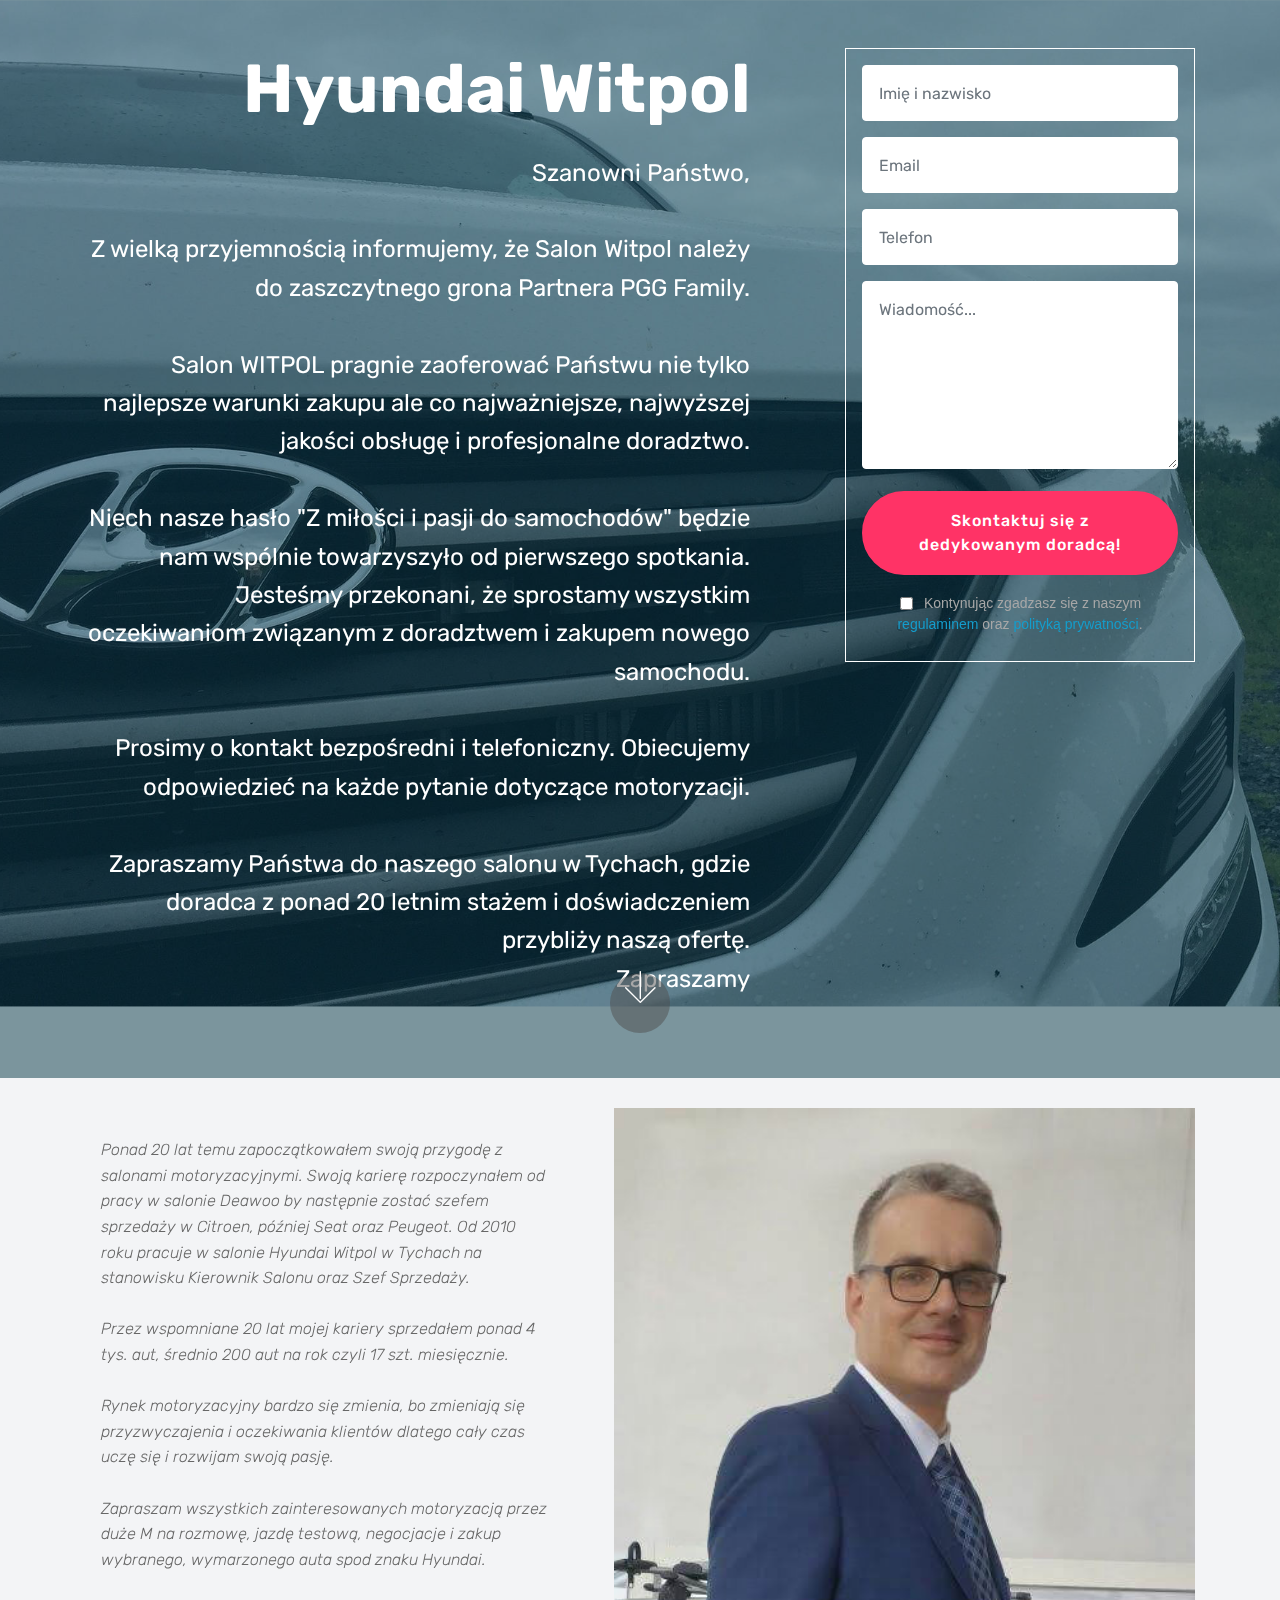
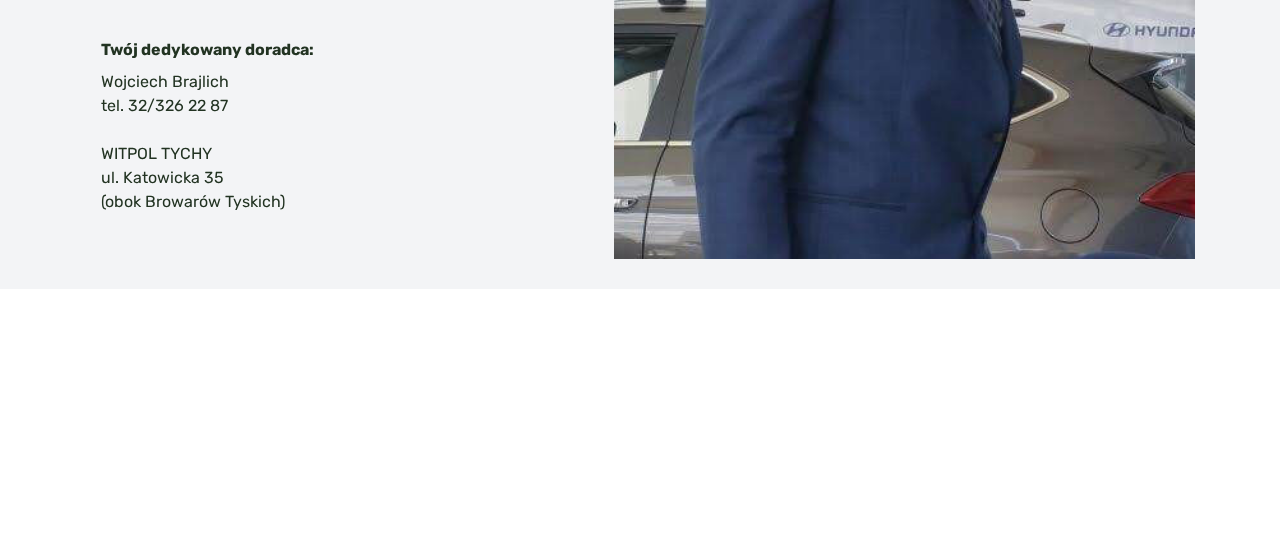
==== index.html @ 585943fc "create github pages" ====
<!DOCTYPE html>
<html  >
<head>
  <!-- Site made with Mobirise Website Builder v4.9.7, https://mobirise.com -->
  <meta charset="UTF-8">
  <meta http-equiv="X-UA-Compatible" content="IE=edge">
  <meta name="generator" content="Mobirise v4.9.7, mobirise.com">
  <meta name="viewport" content="width=device-width, initial-scale=1, minimum-scale=1">
  <link rel="shortcut icon" href="assets/images/logo-hyundai-128x39.png" type="image/x-icon">
  <meta name="description" content="">
  
  <title>Home</title>
  <link rel="stylesheet" href="assets/web/assets/mobirise-icons/mobirise-icons.css">
  <link rel="stylesheet" href="assets/tether/tether.min.css">
  <link rel="stylesheet" href="assets/bootstrap/css/bootstrap.min.css">
  <link rel="stylesheet" href="assets/bootstrap/css/bootstrap-grid.min.css">
  <link rel="stylesheet" href="assets/bootstrap/css/bootstrap-reboot.min.css">
  <link rel="stylesheet" href="assets/gdpr-plugin/gdpr-styles.css">
  <link rel="stylesheet" href="assets/socicon/css/styles.css">
  <link rel="stylesheet" href="assets/theme/css/style.css">
  <link rel="stylesheet" href="assets/mobirise/css/mbr-additional.css" type="text/css">
  
  
  
</head>
<body>

<!-- Google Analytics -->
<!-- Global site tag (gtag.js) - Google Analytics -->
<script async src="https://www.googletagmanager.com/gtag/js?id=UA-138904748-1"></script>
<script>
  window.dataLayer = window.dataLayer || [];
  function gtag(){dataLayer.push(arguments);}
  gtag('js', new Date());

  gtag('config', 'UA-138904748-1');
</script>
<!-- /Google Analytics -->


  <section class="header15 cid-rnKdI6sxdz mbr-fullscreen mbr-parallax-background" id="header15-3">

    

    <div class="mbr-overlay" style="opacity: 0.5; background-color: rgb(7, 59, 76);"></div>

    <div class="container align-right">
        <div class="row">
            <div class="mbr-white col-lg-8 col-md-7 content-container">
                <h1 class="mbr-section-title mbr-bold pb-3 mbr-fonts-style display-1">Hyundai Witpol</h1>
                <p class="mbr-text pb-3 mbr-fonts-style display-5">Szanowni Państwo,<br><br>Z wielką przyjemnością informujemy, że Salon Witpol należy do zaszczytnego grona Partnera PGG Family.<br><br>Salon WITPOL pragnie zaoferować Państwu nie tylko najlepsze warunki zakupu ale co najważniejsze, najwyższej jakości obsługę i profesjonalne doradztwo.<br><br>Niech nasze hasło "Z miłości i pasji do samochodów" będzie nam wspólnie towarzyszyło od pierwszego spotkania. Jesteśmy przekonani, że sprostamy wszystkim oczekiwaniom związanym z doradztwem i zakupem nowego samochodu.<br><br>Prosimy o kontakt bezpośredni i telefoniczny. Obiecujemy odpowiedzieć na każde pytanie dotyczące motoryzacji.<br><br>Zapraszamy Państwa do naszego salonu w Tychach, gdzie doradca z ponad 20 letnim stażem i doświadczeniem przybliży naszą ofertę.<br>Zapraszamy</p>
            </div>
            <div class="col-lg-4 col-md-5">
                <div class="form-container">
                    <div class="media-container-column" data-form-type="formoid">
                        <!---Formbuilder Form--->
                        <form action="https://mobirise.com/" method="POST" class="mbr-form form-with-styler" data-form-title="Mobirise Form"><input type="hidden" name="email" data-form-email="true" value="JSWSKA9V42xZ7bJw1HbPS705Aedkt7QoVwzN0rn3hc9I05cxiiX/6IdHpHlohj4CIgkQhVHhgLQG2zamxzdI1FDctrNaDdABCwqC3o+jBpU/uhBsyZ924qk4SgwsUj/t">
                            <div class="row">
                                <div hidden="hidden" data-form-alert="" class="alert alert-success col-12">Dziękujemy za wypełnienie formularza!</div>
                                <div hidden="hidden" data-form-alert-danger="" class="alert alert-danger col-12">
                                </div>
                            </div>
                            <div class="dragArea row">
                                <div class="col-md-12 form-group " data-for="name">
                                    <input type="text" name="name" placeholder="Imię i nazwisko" data-form-field="Name" required="required" class="form-control px-3 display-7" id="name-header15-3">
                                </div>
                                <div class="col-md-12 form-group " data-for="email">
                                    <input type="email" name="email" placeholder="Email" data-form-field="Email" required="required" class="form-control px-3 display-7" id="email-header15-3">
                                </div>
                                <div data-for="phone" class="col-md-12 form-group ">
                                    <input type="tel" name="phone" placeholder="Telefon" data-form-field="Phone" class="form-control px-3 display-7" id="phone-header15-3">
                                </div>
                                <div data-for="message" class="col-md-12 form-group ">
                                    <textarea name="message" placeholder="Wiadomość..." data-form-field="Message" class="form-control px-3 display-7" id="message-header15-3"></textarea>
                                </div>
                                <div class="col-md-12 input-group-btn"><button type="submit" class="btn btn-secondary btn-form display-7" href="mailto:wojtek.witpol@witpol-auto.pl">Skontaktuj się z dedykowanym doradcą!</button></div>
                            </div>
                        <span class="gdpr-block "><label><input type="checkbox" name="gdpr" id="gdpr-header15-3" required="">Kontynując zgadzasz się z naszym <a href="terms.html"> regulaminem</a> oraz <a href="policy.html">polityką prywatności</a>.</label></span></form><!---Formbuilder Form--->
                    </div>
                </div>
            </div>
        </div>
    </div>
    <div class="mbr-arrow hidden-sm-down" aria-hidden="true">
        <a href="#next">
            <i class="mbri-down mbr-iconfont"></i>
        </a>
    </div>
</section>

<section class="engine"><a href="https://mobirise.info/w">html5 templates</a></section><section class="testimonials3 cid-rotZhCdqH4" id="testimonials3-8">

    

    

    <div class="container">
        <div class="media-container-row">
            <div class="media-content px-3 align-self-center mbr-white py-2">
                <p class="mbr-text testimonial-text mbr-fonts-style display-7">Ponad 20 lat temu zapoczątkowałem swoją przygodę z salonami motoryzacyjnymi. Swoją karierę rozpoczynałem od pracy w salonie Deawoo by następnie zostać szefem sprzedaży w Citroen, później Seat oraz Peugeot. Od 2010 roku pracuje w salonie Hyundai Witpol w Tychach na stanowisku Kierownik Salonu oraz Szef Sprzedaży.<br><br>Przez wspomniane 20 lat mojej kariery sprzedałem ponad 4 tys. aut, średnio 200 aut na rok czyli 17 szt. miesięcznie.<br><br>Rynek motoryzacyjny bardzo się zmienia, bo zmieniają się przyzwyczajenia i oczekiwania klientów dlatego cały czas uczę się i rozwijam swoją pasję.<br><br>Zapraszam wszystkich zainteresowanych motoryzacją przez duże M na rozmowę, jazdę testową, negocjacje i zakup wybranego, wymarzonego auta spod znaku Hyundai.<br><br></p>
                <p class="mbr-author-name pt-4 mb-2 mbr-fonts-style display-7">
                   Twój dedykowany doradca:</p>
                <p class="mbr-author-desc mbr-fonts-style display-7">Wojciech Brajlich<br>tel. 32/326 22 87<br><br>WITPOL TYCHY<br>ul. Katowicka 35<br>(obok Browarów Tyskich)</p>
            </div>

            <div class="mbr-figure pl-lg-5" style="width: 130%;">
              <img src="assets/images/wojtek1-455x588.jpg" alt="" title="">
            </div>
        </div>
    </div>
</section>

<section class="cid-rnKf79KWZO mbr-reveal" id="footer1-5">

    

    

    <div class="container">
        <div class="media-container-row content text-white">
            <div class="col-12 col-md-3">
                <div class="media-wrap">
                    <a href="https://witpol-auto.pl" target="_blank">
                        <img src="assets/images/mbr-192x128.jpg" alt="Mobirise" title="">
                    </a>
                </div>
            </div>
            <div class="col-12 col-md-3 mbr-fonts-style display-7">
                <h5 class="pb-3">
                    Adres</h5>
                <p class="mbr-text">Salon Hyundai Witpol<br>Tychy, Katowicka 35&nbsp;<br>(Obok browarów Tyskich)</p>
            </div>
            <div class="col-12 col-md-3 mbr-fonts-style display-7">
                <h5 class="pb-3">
                    Twój doradca</h5>
                <p class="mbr-text">Wojciech Brajlich<br>tel. 32/326 22 87<br>wojtek.witpol@witpolauto.pl</p>
            </div>
            <div class="col-12 col-md-3 mbr-fonts-style display-7">
                <h5 class="pb-3">
                    Nasza strona</h5>
                <p class="mbr-text"><a href="https://witpol-auto.pl">witpol-auto.pl</a></p>
            </div>
        </div>
        
    </div>
</section>


  <script src="assets/web/assets/jquery/jquery.min.js"></script>
  <script src="assets/popper/popper.min.js"></script>
  <script src="assets/tether/tether.min.js"></script>
  <script src="assets/bootstrap/js/bootstrap.min.js"></script>
  <script src="assets/smoothscroll/smooth-scroll.js"></script>
  <script src="assets/parallax/jarallax.min.js"></script>
  <script src="assets/theme/js/script.js"></script>
  <script src="assets/formoid/formoid.min.js"></script>
  
  
</body>
</html>
---- assets/web/assets/mobirise-icons/mobirise-icons.css ----
@font-face {
  font-family: 'MobiriseIcons';
  src:  url('mobirise-icons.eot?spat4u');
  src:  url('mobirise-icons.eot?spat4u#iefix') format('embedded-opentype'),
    url('mobirise-icons.ttf?spat4u') format('truetype'),
    url('mobirise-icons.woff?spat4u') format('woff'),
    url('mobirise-icons.svg?spat4u#MobiriseIcons') format('svg');
  font-weight: normal;
  font-style: normal;
}

[class^="mbri-"], [class*=" mbri-"] {
  /* use !important to prevent issues with browser extensions that change fonts */
  font-family: MobiriseIcons !important;
  speak: none;
  font-style: normal;
  font-weight: normal;
  font-variant: normal;
  text-transform: none;
  line-height: 1;

  /* Better Font Rendering =========== */
  -webkit-font-smoothing: antialiased;
  -moz-osx-font-smoothing: grayscale;
}

.mbri-add-submenu:before {
  content: "\e900";
}
.mbri-alert:before {
  content: "\e901";
}
.mbri-align-center:before {
  content: "\e902";
}
.mbri-align-justify:before {
  content: "\e903";
}
.mbri-align-left:before {
  content: "\e904";
}
.mbri-align-right:before {
  content: "\e905";
}
.mbri-android:before {
  content: "\e906";
}
.mbri-apple:before {
  content: "\e907";
}
.mbri-arrow-down:before {
  content: "\e908";
}
.mbri-arrow-next:before {
  content: "\e909";
}
.mbri-arrow-prev:before {
  content: "\e90a";
}
.mbri-arrow-up:before {
  content: "\e90b";
}
.mbri-bold:before {
  content: "\e90c";
}
.mbri-bookmark:before {
  content: "\e90d";
}
.mbri-bootstrap:before {
  content: "\e90e";
}
.mbri-briefcase:before {
  content: "\e90f";
}
.mbri-browse:before {
  content: "\e910";
}
.mbri-bulleted-list:before {
  content: "\e911";
}
.mbri-calendar:before {
  content: "\e912";
}
.mbri-camera:before {
  content: "\e913";
}
.mbri-cart-add:before {
  content: "\e914";
}
.mbri-cart-full:before {
  content: "\e915";
}
.mbri-cash:before {
  content: "\e916";
}
.mbri-change-style:before {
  content: "\e917";
}
.mbri-chat:before {
  content: "\e918";
}
.mbri-clock:before {
  content: "\e919";
}
.mbri-close:before {
  content: "\e91a";
}
.mbri-cloud:before {
  content: "\e91b";
}
.mbri-code:before {
  content: "\e91c";
}
.mbri-contact-form:before {
  content: "\e91d";
}
.mbri-credit-card:before {
  content: "\e91e";
}
.mbri-cursor-click:before {
  content: "\e91f";
}
.mbri-cust-feedback:before {
  content: "\e920";
}
.mbri-database:before {
  content: "\e921";
}
.mbri-delivery:before {
  content: "\e922";
}
.mbri-desktop:before {
  content: "\e923";
}
.mbri-devices:before {
  content: "\e924";
}
.mbri-down:before {
  content: "\e925";
}
.mbri-download:before {
  content: "\e989";
}
.mbri-drag-n-drop:before {
  content: "\e927";
}
.mbri-drag-n-drop2:before {
  content: "\e928";
}
.mbri-edit:before {
  content: "\e929";
}
.mbri-edit2:before {
  content: "\e92a";
}
.mbri-error:before {
  content: "\e92b";
}
.mbri-extension:before {
  content: "\e92c";
}
.mbri-features:before {
  content: "\e92d";
}
.mbri-file:before {
  content: "\e92e";
}
.mbri-flag:before {
  content: "\e92f";
}
.mbri-folder:before {
  content: "\e930";
}
.mbri-gift:before {
  content: "\e931";
}
.mbri-github:before {
  content: "\e932";
}
.mbri-globe:before {
  content: "\e933";
}
.mbri-globe-2:before {
  content: "\e934";
}
.mbri-growing-chart:before {
  content: "\e935";
}
.mbri-hearth:before {
  content: "\e936";
}
.mbri-help:before {
  content: "\e937";
}
.mbri-home:before {
  content: "\e938";
}
.mbri-hot-cup:before {
  content: "\e939";
}
.mbri-idea:before {
  content: "\e93a";
}
.mbri-image-gallery:before {
  content: "\e93b";
}
.mbri-image-slider:before {
  content: "\e93c";
}
.mbri-info:before {
  content: "\e93d";
}
.mbri-italic:before {
  content: "\e93e";
}
.mbri-key:before {
  content: "\e93f";
}
.mbri-laptop:before {
  content: "\e940";
}
.mbri-layers:before {
  content: "\e941";
}
.mbri-left-right:before {
  content: "\e942";
}
.mbri-left:before {
  content: "\e943";
}
.mbri-letter:before {
  content: "\e944";
}
.mbri-like:before {
  content: "\e945";
}
.mbri-link:before {
  content: "\e946";
}
.mbri-lock:before {
  content: "\e947";
}
.mbri-login:before {
  content: "\e948";
}
.mbri-logout:before {
  content: "\e949";
}
.mbri-magic-stick:before {
  content: "\e94a";
}
.mbri-map-pin:before {
  content: "\e94b";
}
.mbri-menu:before {
  content: "\e94c";
}
.mbri-mobile:before {
  content: "\e94d";
}
.mbri-mobile2:before {
  content: "\e94e";
}
.mbri-mobirise:before {
  content: "\e94f";
}
.mbri-more-horizontal:before {
  content: "\e950";
}
.mbri-more-vertical:before {
  content: "\e951";
}
.mbri-music:before {
  content: "\e952";
}
.mbri-new-file:before {
  content: "\e953";
}
.mbri-numbered-list:before {
  content: "\e954";
}
.mbri-opened-folder:before {
  content: "\e955";
}
.mbri-pages:before {
  content: "\e956";
}
.mbri-paper-plane:before {
  content: "\e957";
}
.mbri-paperclip:before {
  content: "\e958";
}
.mbri-photo:before {
  content: "\e959";
}
.mbri-photos:before {
  content: "\e95a";
}
.mbri-pin:before {
  content: "\e95b";
}
.mbri-play:before {
  content: "\e95c";
}
.mbri-plus:before {
  content: "\e95d";
}
.mbri-preview:before {
  content: "\e95e";
}
.mbri-print:before {
  content: "\e95f";
}
.mbri-protect:before {
  content: "\e960";
}
.mbri-question:before {
  content: "\e961";
}
.mbri-quote-left:before {
  content: "\e962";
}
.mbri-quote-right:before {
  content: "\e963";
}
.mbri-refresh:before {
  content: "\e964";
}
.mbri-responsive:before {
  content: "\e965";
}
.mbri-right:before {
  content: "\e966";
}
.mbri-rocket:before {
  content: "\e967";
}
.mbri-sad-face:before {
  content: "\e968";
}
.mbri-sale:before {
  content: "\e969";
}
.mbri-save:before {
  content: "\e96a";
}
.mbri-search:before {
  content: "\e96b";
}
.mbri-setting:before {
  content: "\e96c";
}
.mbri-setting2:before {
  content: "\e96d";
}
.mbri-setting3:before {
  content: "\e96e";
}
.mbri-share:before {
  content: "\e96f";
}
.mbri-shopping-bag:before {
  content: "\e970";
}
.mbri-shopping-basket:before {
  content: "\e971";
}
.mbri-shopping-cart:before {
  content: "\e972";
}
.mbri-sites:before {
  content: "\e973";
}
.mbri-smile-face:before {
  content: "\e974";
}
.mbri-speed:before {
  content: "\e975";
}
.mbri-star:before {
  content: "\e976";
}
.mbri-success:before {
  content: "\e977";
}
.mbri-sun:before {
  content: "\e978";
}
.mbri-sun2:before {
  content: "\e979";
}
.mbri-tablet:before {
  content: "\e97a";
}
.mbri-tablet-vertical:before {
  content: "\e97b";
}
.mbri-target:before {
  content: "\e97c";
}
.mbri-timer:before {
  content: "\e97d";
}
.mbri-to-ftp:before {
  content: "\e97e";
}
.mbri-to-local-drive:before {
  content: "\e97f";
}
.mbri-touch-swipe:before {
  content: "\e980";
}
.mbri-touch:before {
  content: "\e981";
}
.mbri-trash:before {
  content: "\e982";
}
.mbri-underline:before {
  content: "\e983";
}
.mbri-unlink:before {
  content: "\e984";
}
.mbri-unlock:before {
  content: "\e985";
}
.mbri-up-down:before {
  content: "\e986";
}
.mbri-up:before {
  content: "\e987";
}
.mbri-update:before {
  content: "\e988";
}
.mbri-upload:before {
 content: "\e926"; 
}
.mbri-user:before {
  content: "\e98a";
}
.mbri-user2:before {
  content: "\e98b";
}
.mbri-users:before {
  content: "\e98c";
}
.mbri-video:before {
  content: "\e98d";
}
.mbri-video-play:before {
  content: "\e98e";
}
.mbri-watch:before {
  content: "\e98f";
}
.mbri-website-theme:before {
  content: "\e990";
}
.mbri-wifi:before {
  content: "\e991";
}
.mbri-windows:before {
  content: "\e992";
}
.mbri-zoom-out:before {
  content: "\e993";
}
.mbri-redo:before {
  content: "\e994";
}
.mbri-undo:before {
  content: "\e995";
}
---- assets/gdpr-plugin/gdpr-styles.css ----
.gdpr-block {
    padding: 10px 0;
    font-size: 14px;
    display: block;
    text-align: center;
}
.gdpr-block.covert {
	display: none;
}
.gdpr-block label input {
    width: 15px;
    margin-right: 10px;
    vertical-align: middle;
}
.gdpr-block label {
    color: #a7a7a7;
    vertical-align: middle;
    user-select: none;
    margin-bottom: 0;
    display: inline;
}
---- assets/socicon/css/styles.css ----
@charset "UTF-8";

@font-face {
  font-family: "socicon";
  src:url("../fonts/socicon.eot");
  src:url("../fonts/socicon.eot?#iefix") format("embedded-opentype"),
    url("../fonts/socicon.woff") format("woff"),
    url("../fonts/socicon.ttf") format("truetype"),
    url("../fonts/socicon.svg#socicon") format("svg");
  font-weight: normal;
  font-style: normal;

}

[data-icon]:before {
  font-family: "socicon" !important;
  content: attr(data-icon);
  font-style: normal !important;
  font-weight: normal !important;
  font-variant: normal !important;
  text-transform: none !important;
  speak: none;
  line-height: 1;
  -webkit-font-smoothing: antialiased;
  -moz-osx-font-smoothing: grayscale;
}

[class^="socicon-"]:before,
[class*=" socicon-"]:before {
  font-family: "socicon" !important;
  font-style: normal !important;
  font-weight: normal !important;
  font-variant: normal !important;
  text-transform: none !important;
  speak: none;
  line-height: 1;
  -webkit-font-smoothing: antialiased;
  -moz-osx-font-smoothing: grayscale;
}

.socicon-modelmayhem:before {
  content: "\e000";
}
.socicon-mixcloud:before {
  content: "\e001";
}
.socicon-drupal:before {
  content: "\e002";
}
.socicon-swarm:before {
  content: "\e003";
}
.socicon-istock:before {
  content: "\e004";
}
.socicon-yammer:before {
  content: "\e005";
}
.socicon-ello:before {
  content: "\e006";
}
.socicon-stackoverflow:before {
  content: "\e007";
}
.socicon-persona:before {
  content: "\e008";
}
.socicon-triplej:before {
  content: "\e009";
}
.socicon-houzz:before {
  content: "\e00a";
}
.socicon-rss:before {
  content: "\e00b";
}
.socicon-paypal:before {
  content: "\e00c";
}
.socicon-odnoklassniki:before {
  content: "\e00d";
}
.socicon-airbnb:before {
  content: "\e00e";
}
.socicon-periscope:before {
  content: "\e00f";
}
.socicon-outlook:before {
  content: "\e010";
}
.socicon-coderwall:before {
  content: "\e011";
}
.socicon-tripadvisor:before {
  content: "\e012";
}
.socicon-appnet:before {
  content: "\e013";
}
.socicon-goodreads:before {
  content: "\e014";
}
.socicon-tripit:before {
  content: "\e015";
}
.socicon-lanyrd:before {
  content: "\e016";
}
.socicon-slideshare:before {
  content: "\e017";
}
.socicon-buffer:before {
  content: "\e018";
}
.socicon-disqus:before {
  content: "\e019";
}
.socicon-vkontakte:before {
  content: "\e01a";
}
.socicon-whatsapp:before {
  content: "\e01b";
}
.socicon-patreon:before {
  content: "\e01c";
}
.socicon-storehouse:before {
  content: "\e01d";
}
.socicon-pocket:before {
  content: "\e01e";
}
.socicon-mail:before {
  content: "\e01f";
}
.socicon-blogger:before {
  content: "\e020";
}
.socicon-technorati:before {
  content: "\e021";
}
.socicon-reddit:before {
  content: "\e022";
}
.socicon-dribbble:before {
  content: "\e023";
}
.socicon-stumbleupon:before {
  content: "\e024";
}
.socicon-digg:before {
  content: "\e025";
}
.socicon-envato:before {
  content: "\e026";
}
.socicon-behance:before {
  content: "\e027";
}
.socicon-delicious:before {
  content: "\e028";
}
.socicon-deviantart:before {
  content: "\e029";
}
.socicon-forrst:before {
  content: "\e02a";
}
.socicon-play:before {
  content: "\e02b";
}
.socicon-zerply:before {
  content: "\e02c";
}
.socicon-wikipedia:before {
  content: "\e02d";
}
.socicon-apple:before {
  content: "\e02e";
}
.socicon-flattr:before {
  content: "\e02f";
}
.socicon-github:before {
  content: "\e030";
}
.socicon-renren:before {
  content: "\e031";
}
.socicon-friendfeed:before {
  content: "\e032";
}
.socicon-newsvine:before {
  content: "\e033";
}
.socicon-identica:before {
  content: "\e034";
}
.socicon-bebo:before {
  content: "\e035";
}
.socicon-zynga:before {
  content: "\e036";
}
.socicon-steam:before {
  content: "\e037";
}
.socicon-xbox:before {
  content: "\e038";
}
.socicon-windows:before {
  content: "\e039";
}
.socicon-qq:before {
  content: "\e03a";
}
.socicon-douban:before {
  content: "\e03b";
}
.socicon-meetup:before {
  content: "\e03c";
}
.socicon-playstation:before {
  content: "\e03d";
}
.socicon-android:before {
  content: "\e03e";
}
.socicon-snapchat:before {
  content: "\e03f";
}
.socicon-twitter:before {
  content: "\e040";
}
.socicon-facebook:before {
  content: "\e041";
}
.socicon-googleplus:before {
  content: "\e042";
}
.socicon-pinterest:before {
  content: "\e043";
}
.socicon-foursquare:before {
  content: "\e044";
}
.socicon-yahoo:before {
  content: "\e045";
}
.socicon-skype:before {
  content: "\e046";
}
.socicon-yelp:before {
  content: "\e047";
}
.socicon-feedburner:before {
  content: "\e048";
}
.socicon-linkedin:before {
  content: "\e049";
}
.socicon-viadeo:before {
  content: "\e04a";
}
.socicon-xing:before {
  content: "\e04b";
}
.socicon-myspace:before {
  content: "\e04c";
}
.socicon-soundcloud:before {
  content: "\e04d";
}
.socicon-spotify:before {
  content: "\e04e";
}
.socicon-grooveshark:before {
  content: "\e04f";
}
.socicon-lastfm:before {
  content: "\e050";
}
.socicon-youtube:before {
  content: "\e051";
}
.socicon-vimeo:before {
  content: "\e052";
}
.socicon-dailymotion:before {
  content: "\e053";
}
.socicon-vine:before {
  content: "\e054";
}
.socicon-flickr:before {
  content: "\e055";
}
.socicon-500px:before {
  content: "\e056";
}
.socicon-wordpress:before {
  content: "\e058";
}
.socicon-tumblr:before {
  content: "\e059";
}
.socicon-twitch:before {
  content: "\e05a";
}
.socicon-8tracks:before {
  content: "\e05b";
}
.socicon-amazon:before {
  content: "\e05c";
}
.socicon-icq:before {
  content: "\e05d";
}
.socicon-smugmug:before {
  content: "\e05e";
}
.socicon-ravelry:before {
  content: "\e05f";
}
.socicon-weibo:before {
  content: "\e060";
}
.socicon-baidu:before {
  content: "\e061";
}
.socicon-angellist:before {
  content: "\e062";
}
.socicon-ebay:before {
  content: "\e063";
}
.socicon-imdb:before {
  content: "\e064";
}
.socicon-stayfriends:before {
  content: "\e065";
}
.socicon-residentadvisor:before {
  content: "\e066";
}
.socicon-google:before {
  content: "\e067";
}
.socicon-yandex:before {
  content: "\e068";
}
.socicon-sharethis:before {
  content: "\e069";
}
.socicon-bandcamp:before {
  content: "\e06a";
}
.socicon-itunes:before {
  content: "\e06b";
}
.socicon-deezer:before {
  content: "\e06c";
}
.socicon-telegram:before {
  content: "\e06e";
}
.socicon-openid:before {
  content: "\e06f";
}
.socicon-amplement:before {
  content: "\e070";
}
.socicon-viber:before {
  content: "\e071";
}
.socicon-zomato:before {
  content: "\e072";
}
.socicon-draugiem:before {
  content: "\e074";
}
.socicon-endomodo:before {
  content: "\e075";
}
.socicon-filmweb:before {
  content: "\e076";
}
.socicon-stackexchange:before {
  content: "\e077";
}
.socicon-wykop:before {
  content: "\e078";
}
.socicon-teamspeak:before {
  content: "\e079";
}
.socicon-teamviewer:before {
  content: "\e07a";
}
.socicon-ventrilo:before {
  content: "\e07b";
}
.socicon-younow:before {
  content: "\e07c";
}
.socicon-raidcall:before {
  content: "\e07d";
}
.socicon-mumble:before {
  content: "\e07e";
}
.socicon-medium:before {
  content: "\e06d";
}
.socicon-bebee:before {
  content: "\e07f";
}
.socicon-hitbox:before {
  content: "\e080";
}
.socicon-reverbnation:before {
  content: "\e081";
}
.socicon-formulr:before {
  content: "\e082";
}
.socicon-instagram:before {
  content: "\e057";
}
.socicon-battlenet:before {
  content: "\e083";
}
.socicon-chrome:before {
  content: "\e084";
}
.socicon-discord:before {
  content: "\e086";
}
.socicon-issuu:before {
  content: "\e087";
}
.socicon-macos:before {
  content: "\e088";
}
.socicon-firefox:before {
  content: "\e089";
}
.socicon-opera:before {
  content: "\e08d";
}
.socicon-keybase:before {
  content: "\e090";
}
.socicon-alliance:before {
  content: "\e091";
}
.socicon-livejournal:before {
  content: "\e092";
}
.socicon-googlephotos:before {
  content: "\e093";
}
.socicon-horde:before {
  content: "\e094";
}
.socicon-etsy:before {
  content: "\e095";
}
.socicon-zapier:before {
  content: "\e096";
}
.socicon-google-scholar:before {
  content: "\e097";
}
.socicon-researchgate:before {
  content: "\e098";
}
.socicon-wechat:before {
  content: "\e099";
}
.socicon-strava:before {
  content: "\e09a";
}
.socicon-line:before {
  content: "\e09b";
}
.socicon-lyft:before {
  content: "\e09c";
}
.socicon-uber:before {
  content: "\e09d";
}
.socicon-songkick:before {
  content: "\e09e";
}
.socicon-viewbug:before {
  content: "\e09f";
}
.socicon-googlegroups:before {
  content: "\e0a0";
}
.socicon-quora:before {
  content: "\e073";
}
.socicon-diablo:before {
  content: "\e085";
}
.socicon-blizzard:before {
  content: "\e0a1";
}
.socicon-hearthstone:before {
  content: "\e08b";
}
.socicon-heroes:before {
  content: "\e08a";
}
.socicon-overwatch:before {
  content: "\e08c";
}
.socicon-warcraft:before {
  content: "\e08e";
}
.socicon-starcraft:before {
  content: "\e08f";
}
.socicon-beam:before {
  content: "\e0a2";
}
.socicon-curse:before {
  content: "\e0a3";
}
.socicon-player:before {
  content: "\e0a4";
}
.socicon-streamjar:before {
  content: "\e0a5";
}
.socicon-nintendo:before {
  content: "\e0a6";
}
.socicon-hellocoton:before {
  content: "\e0a7";
}
---- assets/theme/css/style.css ----
/*!
 * Mobirise v4 theme (https://mobirise.com/)
 * Copyright 2017 Mobirise
 */
section {
  background-color: #eeeeee; }

section,
.container,
.container-fluid {
  position: relative;
  word-wrap: break-word; }

a.mbr-iconfont:hover {
  text-decoration: none; }

.article .lead p, .article .lead ul, .article .lead ol, .article .lead pre, .article .lead blockquote {
  margin-bottom: 0; }

a {
  font-style: normal;
  font-weight: 400;
  cursor: pointer; }
  a, a:hover {
    text-decoration: none; }

figure {
  margin-bottom: 0; }

body {
  color: #232323; }

h1, h2, h3, h4, h5, h6,
.h1, .h2, .h3, .h4, .h5, .h6,
.display-1, .display-2, .display-3, .display-4 {
  line-height: 1;
  word-break: break-word;
  word-wrap: break-word; }

b, strong {
  font-weight: bold; }

blockquote {
  padding: 10px 0 10px 20px;
  position: relative;
  border-left: 2px solid;
  border-color: #ff3366; }

input:-webkit-autofill, input:-webkit-autofill:hover, input:-webkit-autofill:focus, input:-webkit-autofill:active {
  transition-delay: 9999s;
  transition-property: background-color, color; }

textarea[type="hidden"] {
  display: none; }

body {
  position: relative; }

section {
  background-position: 50% 50%;
  background-repeat: no-repeat;
  background-size: cover; }
  section .mbr-background-video,
  section .mbr-background-video-preview {
    position: absolute;
    bottom: 0;
    left: 0;
    right: 0;
    top: 0; }

.hidden {
  visibility: hidden; }

.mbr-z-index20 {
  z-index: 20; }

/*! Base colors */
.mbr-white {
  color: #ffffff; }

.mbr-black {
  color: #000000; }

.mbr-bg-white {
  background-color: #ffffff; }

.mbr-bg-black {
  background-color: #000000; }

/*! Text-aligns */
.align-left {
  text-align: left; }

.align-center {
  text-align: center; }

.align-right {
  text-align: right; }

@media (max-width: 767px) {
  .align-left, .align-center, .align-right, .mbr-section-btn, .mbr-section-title {
    text-align: center; } }
/*! Font-weight  */
.mbr-light {
  font-weight: 300; }

.mbr-regular {
  font-weight: 400; }

.mbr-semibold {
  font-weight: 500; }

.mbr-bold {
  font-weight: 700; }

/*! Media  */
.media-size-item {
  -webkit-flex: 1 1 auto;
  -moz-flex: 1 1 auto;
  -ms-flex: 1 1 auto;
  -o-flex: 1 1 auto;
  flex: 1 1 auto; }

.media-content {
  -webkit-flex-basis: 100%;
  flex-basis: 100%; }

.media-container-row {
  display: -ms-flexbox;
  display: -webkit-flex;
  display: flex;
  -webkit-flex-direction: row;
  -ms-flex-direction: row;
  flex-direction: row;
  -webkit-flex-wrap: wrap;
  -ms-flex-wrap: wrap;
  flex-wrap: wrap;
  -webkit-justify-content: center;
  -ms-flex-pack: center;
  justify-content: center;
  -webkit-align-content: center;
  -ms-flex-line-pack: center;
  align-content: center;
  -webkit-align-items: start;
  -ms-flex-align: start;
  align-items: start; }
  .media-container-row .media-size-item {
    width: 400px; }

.media-container-column {
  display: -ms-flexbox;
  display: -webkit-flex;
  display: flex;
  -webkit-flex-direction: column;
  -ms-flex-direction: column;
  flex-direction: column;
  -webkit-flex-wrap: wrap;
  -ms-flex-wrap: wrap;
  flex-wrap: wrap;
  -webkit-justify-content: center;
  -ms-flex-pack: center;
  justify-content: center;
  -webkit-align-content: center;
  -ms-flex-line-pack: center;
  align-content: center;
  -webkit-align-items: stretch;
  -ms-flex-align: stretch;
  align-items: stretch; }
  .media-container-column > * {
    width: 100%; }

@media (min-width: 992px) {
  .media-container-row {
    -webkit-flex-wrap: nowrap;
    -ms-flex-wrap: nowrap;
    flex-wrap: nowrap; } }
figure {
  overflow: hidden; }

figure[mbr-media-size] {
  transition: width 0.1s; }

.mbr-figure img, .mbr-figure iframe {
  display: block;
  width: 100%; }

.card {
  background-color: transparent;
  border: none; }

.card-img {
  text-align: center;
  flex-shrink: 0;
  -webkit-flex-shrink: 0; }

.media {
  max-width: 100%;
  margin: 0 auto; }

.mbr-figure {
  -ms-flex-item-align: center;
  -ms-grid-row-align: center;
  -webkit-align-self: center;
  align-self: center; }

.media-container > div {
  max-width: 100%; }

.mbr-figure img, .card-img img {
  width: 100%; }

@media (max-width: 991px) {
  .media-size-item {
    width: auto !important; }

  .media {
    width: auto; }

  .mbr-figure {
    width: 100% !important; } }
/*! Buttons */
.mbr-section-btn {
  margin-left: -.25rem;
  margin-right: -.25rem;
  font-size: 0; }

nav .mbr-section-btn {
  margin-left: 0rem;
  margin-right: 0rem; }

/*! Btn icon margin */
.btn .mbr-iconfont, .btn.btn-sm .mbr-iconfont {
  cursor: pointer;
  margin-right: 0.5rem; }

.btn.btn-md .mbr-iconfont, .btn.btn-md .mbr-iconfont {
  margin-right: 0.8rem; }

.mbr-regular {
  font-weight: 400; }

.mbr-semibold {
  font-weight: 500; }

.mbr-bold {
  font-weight: 700; }

[type="submit"] {
  -webkit-appearance: none; }

/*! Full-screen */
.mbr-fullscreen .mbr-overlay {
  min-height: 100vh; }

.mbr-fullscreen {
  display: flex;
  display: -webkit-flex;
  display: -moz-flex;
  display: -ms-flex;
  display: -o-flex;
  align-items: center;
  -webkit-align-items: center;
  min-height: 100vh;
  padding-top: 3rem;
  padding-bottom: 3rem; }

/*! Map */
.map {
  height: 25rem;
  position: relative; }
  .map iframe {
    width: 100%;
    height: 100%; }

/* Form */
.form-asterisk {
  font-family: initial;
  position: absolute;
  top: -2px;
  font-weight: normal; }

/*! Scroll to top arrow */
.mbr-arrow-up {
  bottom: 25px;
  right: 90px;
  position: fixed;
  text-align: right;
  z-index: 5000;
  color: #ffffff;
  font-size: 32px;
  transform: rotate(180deg);
  -webkit-transform: rotate(180deg); }

.mbr-arrow-up a {
  background: rgba(0, 0, 0, 0.2);
  border-radius: 3px;
  color: #fff;
  display: inline-block;
  height: 60px;
  width: 60px;
  outline-style: none !important;
  position: relative;
  text-decoration: none;
  transition: all .3s ease-in-out;
  cursor: pointer;
  text-align: center; }
  .mbr-arrow-up a:hover {
    background-color: rgba(0, 0, 0, 0.4); }
  .mbr-arrow-up a i {
    line-height: 60px; }

.mbr-arrow-up-icon {
  display: block;
  color: #fff; }

.mbr-arrow-up-icon::before {
  content: "\203a";
  display: inline-block;
  font-family: serif;
  font-size: 32px;
  line-height: 1;
  font-style: normal;
  position: relative;
  top: 6px;
  left: -4px;
  -webkit-transform: rotate(-90deg);
  transform: rotate(-90deg); }

/*! Arrow Down */
.mbr-arrow {
  position: absolute;
  bottom: 45px;
  left: 50%;
  width: 60px;
  height: 60px;
  cursor: pointer;
  background-color: rgba(80, 80, 80, 0.5);
  border-radius: 50%;
  -webkit-transform: translateX(-50%);
  transform: translateX(-50%); }
  .mbr-arrow > a {
    display: inline-block;
    text-decoration: none;
    outline-style: none;
    -webkit-animation: arrowdown 1.7s ease-in-out infinite;
    animation: arrowdown 1.7s ease-in-out infinite; }
    .mbr-arrow > a > i {
      position: absolute;
      top: -2px;
      left: 15px;
      font-size: 2rem; }

@keyframes arrowdown {
  0% {
    transform: translateY(0px);
    -webkit-transform: translateY(0px); }
  50% {
    transform: translateY(-5px);
    -webkit-transform: translateY(-5px); }
  100% {
    transform: translateY(0px);
    -webkit-transform: translateY(0px); } }
@-webkit-keyframes arrowdown {
  0% {
    transform: translateY(0px);
    -webkit-transform: translateY(0px); }
  50% {
    transform: translateY(-5px);
    -webkit-transform: translateY(-5px); }
  100% {
    transform: translateY(0px);
    -webkit-transform: translateY(0px); } }
@media (max-width: 500px) {
  .mbr-arrow-up {
    left: 50%;
    right: auto;
    transform: translateX(-50%) rotate(180deg);
    -webkit-transform: translateX(-50%) rotate(180deg); } }
/*Gradients animation*/
@keyframes gradient-animation {
  from {
    background-position: 0% 100%;
    animation-timing-function: ease-in-out; }
  to {
    background-position: 100% 0%;
    animation-timing-function: ease-in-out; } }
@-webkit-keyframes gradient-animation {
  from {
    background-position: 0% 100%;
    animation-timing-function: ease-in-out; }
  to {
    background-position: 100% 0%;
    animation-timing-function: ease-in-out; } }
.bg-gradient {
  background-size: 200% 200%;
  animation: gradient-animation 5s infinite alternate;
  -webkit-animation: gradient-animation 5s infinite alternate; }

.menu .navbar-brand {
  display: -webkit-flex; }
  .menu .navbar-brand span {
    display: flex;
    display: -webkit-flex; }
  .menu .navbar-brand .navbar-caption-wrap {
    display: -webkit-flex; }
  .menu .navbar-brand .navbar-logo img {
    display: -webkit-flex; }
@media (min-width: 768px) and (max-width: 991px) {
  .menu .navbar-toggleable-sm .navbar-nav {
    display: -webkit-box;
    display: -webkit-flex;
    display: -ms-flexbox; } }
@media (min-width: 992px) {
  .menu .navbar-nav.nav-dropdown {
    display: -webkit-flex; }
  .menu .navbar-toggleable-sm .navbar-collapse {
    display: -webkit-flex !important; } }
@media (max-width: 767px) {
  .menu .navbar-collapse {
    max-height: 80vh; }
  .menu .dropdown-menu {
    max-height: 60vh; } }

.navbar {
  display: -webkit-flex;
  -webkit-flex-wrap: wrap;
  -webkit-align-items: center;
  -webkit-justify-content: space-between; }

.navbar-collapse {
  -webkit-flex-basis: 100%;
  -webkit-flex-grow: 1;
  -webkit-align-items: center;
  max-height: 93.5vh; }
  .navbar-collapse.show {
    overflow: auto; }

.nav-dropdown .link {
  padding: .667em 1.667em !important;
  margin: 0 !important; }

.nav {
  display: -webkit-flex;
  -webkit-flex-wrap: wrap; }

.row {
  display: -webkit-flex;
  -webkit-flex-wrap: wrap; }

.justify-content-center {
  -webkit-justify-content: center; }

.form-inline {
  display: -webkit-flex;
  -webkit-flex-flow: row wrap;
  -webkit-align-items: center; }

.card-wrapper {
  -webkit-flex: 1; }

.carousel-control {
  z-index: 10;
  display: -webkit-flex;
  -webkit-align-items: center;
  -webkit-justify-content: center; }

.carousel-controls {
  display: -webkit-flex; }

.media {
  display: -webkit-flex; }

.jq-selectbox__select {
  padding: 1.07em .5em;
  position: absolute;
  top: 0;
  left: 0;
  width: 100%; }

.jq-selectbox__dropdown {
  position: absolute;
  top: 100% !important;
  left: 0 !important;
  width: 100% !important; }

.jq-selectbox__trigger-arrow {
  transform: translateY(-50%); }

.jq-selectbox li {
  padding: 1.07em .5em; }

/*# sourceMappingURL=style.css.map */
.engine {
	position: absolute;
	text-indent: -2400px;
	text-align: center;
	padding: 0;
	top: 0;
	left: -2400px;
}
---- assets/mobirise/css/mbr-additional.css ----
@import url(https://fonts.googleapis.com/css?family=Rubik:300,300i,400,400i,500,500i,700,700i,900,900i);





body {
  font-style: normal;
  line-height: 1.5;
}
.mbr-section-title {
  font-style: normal;
  line-height: 1.2;
}
.mbr-section-subtitle {
  line-height: 1.3;
}
.mbr-text {
  font-style: normal;
  line-height: 1.6;
}
.display-1 {
  font-family: 'Rubik', sans-serif;
  font-size: 4.25rem;
}
.display-1 > .mbr-iconfont {
  font-size: 6.8rem;
}
.display-2 {
  font-family: 'Rubik', sans-serif;
  font-size: 3rem;
}
.display-2 > .mbr-iconfont {
  font-size: 4.8rem;
}
.display-4 {
  font-family: 'Rubik', sans-serif;
  font-size: 1rem;
}
.display-4 > .mbr-iconfont {
  font-size: 1.6rem;
}
.display-5 {
  font-family: 'Rubik', sans-serif;
  font-size: 1.5rem;
}
.display-5 > .mbr-iconfont {
  font-size: 2.4rem;
}
.display-7 {
  font-family: 'Rubik', sans-serif;
  font-size: 1rem;
}
.display-7 > .mbr-iconfont {
  font-size: 1.6rem;
}
/* ---- Fluid typography for mobile devices ---- */
/* 1.4 - font scale ratio ( bootstrap == 1.42857 ) */
/* 100vw - current viewport width */
/* (48 - 20)  48 == 48rem == 768px, 20 == 20rem == 320px(minimal supported viewport) */
/* 0.65 - min scale variable, may vary */
@media (max-width: 768px) {
  .display-1 {
    font-size: 3.4rem;
    font-size: calc( 2.1374999999999997rem + (4.25 - 2.1374999999999997) * ((100vw - 20rem) / (48 - 20)));
    line-height: calc( 1.4 * (2.1374999999999997rem + (4.25 - 2.1374999999999997) * ((100vw - 20rem) / (48 - 20))));
  }
  .display-2 {
    font-size: 2.4rem;
    font-size: calc( 1.7rem + (3 - 1.7) * ((100vw - 20rem) / (48 - 20)));
    line-height: calc( 1.4 * (1.7rem + (3 - 1.7) * ((100vw - 20rem) / (48 - 20))));
  }
  .display-4 {
    font-size: 0.8rem;
    font-size: calc( 1rem + (1 - 1) * ((100vw - 20rem) / (48 - 20)));
    line-height: calc( 1.4 * (1rem + (1 - 1) * ((100vw - 20rem) / (48 - 20))));
  }
  .display-5 {
    font-size: 1.2rem;
    font-size: calc( 1.175rem + (1.5 - 1.175) * ((100vw - 20rem) / (48 - 20)));
    line-height: calc( 1.4 * (1.175rem + (1.5 - 1.175) * ((100vw - 20rem) / (48 - 20))));
  }
}
/* Buttons */
.btn {
  font-weight: 500;
  border-width: 2px;
  font-style: normal;
  letter-spacing: 1px;
  margin: .4rem .8rem;
  white-space: normal;
  -webkit-transition: all 0.3s ease-in-out;
  -moz-transition: all 0.3s ease-in-out;
  transition: all 0.3s ease-in-out;
  display: inline-flex;
  align-items: center;
  justify-content: center;
  word-break: break-word;
  -webkit-align-items: center;
  -webkit-justify-content: center;
  display: -webkit-inline-flex;
  padding: 1rem 3rem;
  border-radius: 3px;
}
.btn-sm {
  font-weight: 500;
  letter-spacing: 1px;
  -webkit-transition: all 0.3s ease-in-out;
  -moz-transition: all 0.3s ease-in-out;
  transition: all 0.3s ease-in-out;
  padding: 0.6rem 1.5rem;
  border-radius: 3px;
}
.btn-md {
  font-weight: 500;
  letter-spacing: 1px;
  margin: .4rem .8rem !important;
  -webkit-transition: all 0.3s ease-in-out;
  -moz-transition: all 0.3s ease-in-out;
  transition: all 0.3s ease-in-out;
  padding: 1rem 3rem;
  border-radius: 3px;
}
.btn-lg {
  font-weight: 500;
  letter-spacing: 1px;
  margin: .4rem .8rem !important;
  -webkit-transition: all 0.3s ease-in-out;
  -moz-transition: all 0.3s ease-in-out;
  transition: all 0.3s ease-in-out;
  padding: 1.2rem 3.2rem;
  border-radius: 3px;
}
.bg-primary {
  background-color: #149dcc !important;
}
.bg-success {
  background-color: #f7ed4a !important;
}
.bg-info {
  background-color: #82786e !important;
}
.bg-warning {
  background-color: #879a9f !important;
}
.bg-danger {
  background-color: #b1a374 !important;
}
.btn-primary,
.btn-primary:active {
  background-color: #149dcc !important;
  border-color: #149dcc !important;
  color: #ffffff !important;
}
.btn-primary:hover,
.btn-primary:focus,
.btn-primary.focus,
.btn-primary.active {
  color: #ffffff !important;
  background-color: #0d6786 !important;
  border-color: #0d6786 !important;
}
.btn-primary.disabled,
.btn-primary:disabled {
  color: #ffffff !important;
  background-color: #0d6786 !important;
  border-color: #0d6786 !important;
}
.btn-secondary,
.btn-secondary:active {
  background-color: #ff3366 !important;
  border-color: #ff3366 !important;
  color: #ffffff !important;
}
.btn-secondary:hover,
.btn-secondary:focus,
.btn-secondary.focus,
.btn-secondary.active {
  color: #ffffff !important;
  background-color: #e50039 !important;
  border-color: #e50039 !important;
}
.btn-secondary.disabled,
.btn-secondary:disabled {
  color: #ffffff !important;
  background-color: #e50039 !important;
  border-color: #e50039 !important;
}
.btn-info,
.btn-info:active {
  background-color: #82786e !important;
  border-color: #82786e !important;
  color: #ffffff !important;
}
.btn-info:hover,
.btn-info:focus,
.btn-info.focus,
.btn-info.active {
  color: #ffffff !important;
  background-color: #59524b !important;
  border-color: #59524b !important;
}
.btn-info.disabled,
.btn-info:disabled {
  color: #ffffff !important;
  background-color: #59524b !important;
  border-color: #59524b !important;
}
.btn-success,
.btn-success:active {
  background-color: #f7ed4a !important;
  border-color: #f7ed4a !important;
  color: #3f3c03 !important;
}
.btn-success:hover,
.btn-success:focus,
.btn-success.focus,
.btn-success.active {
  color: #3f3c03 !important;
  background-color: #eadd0a !important;
  border-color: #eadd0a !important;
}
.btn-success.disabled,
.btn-success:disabled {
  color: #3f3c03 !important;
  background-color: #eadd0a !important;
  border-color: #eadd0a !important;
}
.btn-warning,
.btn-warning:active {
  background-color: #879a9f !important;
  border-color: #879a9f !important;
  color: #ffffff !important;
}
.btn-warning:hover,
.btn-warning:focus,
.btn-warning.focus,
.btn-warning.active {
  color: #ffffff !important;
  background-color: #617479 !important;
  border-color: #617479 !important;
}
.btn-warning.disabled,
.btn-warning:disabled {
  color: #ffffff !important;
  background-color: #617479 !important;
  border-color: #617479 !important;
}
.btn-danger,
.btn-danger:active {
  background-color: #b1a374 !important;
  border-color: #b1a374 !important;
  color: #ffffff !important;
}
.btn-danger:hover,
.btn-danger:focus,
.btn-danger.focus,
.btn-danger.active {
  color: #ffffff !important;
  background-color: #8b7d4e !important;
  border-color: #8b7d4e !important;
}
.btn-danger.disabled,
.btn-danger:disabled {
  color: #ffffff !important;
  background-color: #8b7d4e !important;
  border-color: #8b7d4e !important;
}
.btn-white {
  color: #333333 !important;
}
.btn-white,
.btn-white:active {
  background-color: #ffffff !important;
  border-color: #ffffff !important;
  color: #808080 !important;
}
.btn-white:hover,
.btn-white:focus,
.btn-white.focus,
.btn-white.active {
  color: #808080 !important;
  background-color: #d9d9d9 !important;
  border-color: #d9d9d9 !important;
}
.btn-white.disabled,
.btn-white:disabled {
  color: #808080 !important;
  background-color: #d9d9d9 !important;
  border-color: #d9d9d9 !important;
}
.btn-black,
.btn-black:active {
  background-color: #333333 !important;
  border-color: #333333 !important;
  color: #ffffff !important;
}
.btn-black:hover,
.btn-black:focus,
.btn-black.focus,
.btn-black.active {
  color: #ffffff !important;
  background-color: #0d0d0d !important;
  border-color: #0d0d0d !important;
}
.btn-black.disabled,
.btn-black:disabled {
  color: #ffffff !important;
  background-color: #0d0d0d !important;
  border-color: #0d0d0d !important;
}
.btn-primary-outline,
.btn-primary-outline:active {
  background: none;
  border-color: #0b566f;
  color: #0b566f;
}
.btn-primary-outline:hover,
.btn-primary-outline:focus,
.btn-primary-outline.focus,
.btn-primary-outline.active {
  color: #ffffff;
  background-color: #149dcc;
  border-color: #149dcc;
}
.btn-primary-outline.disabled,
.btn-primary-outline:disabled {
  color: #ffffff !important;
  background-color: #149dcc !important;
  border-color: #149dcc !important;
}
.btn-secondary-outline,
.btn-secondary-outline:active {
  background: none;
  border-color: #cc0033;
  color: #cc0033;
}
.btn-secondary-outline:hover,
.btn-secondary-outline:focus,
.btn-secondary-outline.focus,
.btn-secondary-outline.active {
  color: #ffffff;
  background-color: #ff3366;
  border-color: #ff3366;
}
.btn-secondary-outline.disabled,
.btn-secondary-outline:disabled {
  color: #ffffff !important;
  background-color: #ff3366 !important;
  border-color: #ff3366 !important;
}
.btn-info-outline,
.btn-info-outline:active {
  background: none;
  border-color: #4b453f;
  color: #4b453f;
}
.btn-info-outline:hover,
.btn-info-outline:focus,
.btn-info-outline.focus,
.btn-info-outline.active {
  color: #ffffff;
  background-color: #82786e;
  border-color: #82786e;
}
.btn-info-outline.disabled,
.btn-info-outline:disabled {
  color: #ffffff !important;
  background-color: #82786e !important;
  border-color: #82786e !important;
}
.btn-success-outline,
.btn-success-outline:active {
  background: none;
  border-color: #d2c609;
  color: #d2c609;
}
.btn-success-outline:hover,
.btn-success-outline:focus,
.btn-success-outline.focus,
.btn-success-outline.active {
  color: #3f3c03;
  background-color: #f7ed4a;
  border-color: #f7ed4a;
}
.btn-success-outline.disabled,
.btn-success-outline:disabled {
  color: #3f3c03 !important;
  background-color: #f7ed4a !important;
  border-color: #f7ed4a !important;
}
.btn-warning-outline,
.btn-warning-outline:active {
  background: none;
  border-color: #55666b;
  color: #55666b;
}
.btn-warning-outline:hover,
.btn-warning-outline:focus,
.btn-warning-outline.focus,
.btn-warning-outline.active {
  color: #ffffff;
  background-color: #879a9f;
  border-color: #879a9f;
}
.btn-warning-outline.disabled,
.btn-warning-outline:disabled {
  color: #ffffff !important;
  background-color: #879a9f !important;
  border-color: #879a9f !important;
}
.btn-danger-outline,
.btn-danger-outline:active {
  background: none;
  border-color: #7a6e45;
  color: #7a6e45;
}
.btn-danger-outline:hover,
.btn-danger-outline:focus,
.btn-danger-outline.focus,
.btn-danger-outline.active {
  color: #ffffff;
  background-color: #b1a374;
  border-color: #b1a374;
}
.btn-danger-outline.disabled,
.btn-danger-outline:disabled {
  color: #ffffff !important;
  background-color: #b1a374 !important;
  border-color: #b1a374 !important;
}
.btn-black-outline,
.btn-black-outline:active {
  background: none;
  border-color: #000000;
  color: #000000;
}
.btn-black-outline:hover,
.btn-black-outline:focus,
.btn-black-outline.focus,
.btn-black-outline.active {
  color: #ffffff;
  background-color: #333333;
  border-color: #333333;
}
.btn-black-outline.disabled,
.btn-black-outline:disabled {
  color: #ffffff !important;
  background-color: #333333 !important;
  border-color: #333333 !important;
}
.btn-white-outline,
.btn-white-outline:active,
.btn-white-outline.active {
  background: none;
  border-color: #ffffff;
  color: #ffffff;
}
.btn-white-outline:hover,
.btn-white-outline:focus,
.btn-white-outline.focus {
  color: #333333;
  background-color: #ffffff;
  border-color: #ffffff;
}
.text-primary {
  color: #149dcc !important;
}
.text-secondary {
  color: #ff3366 !important;
}
.text-success {
  color: #f7ed4a !important;
}
.text-info {
  color: #82786e !important;
}
.text-warning {
  color: #879a9f !important;
}
.text-danger {
  color: #b1a374 !important;
}
.text-white {
  color: #ffffff !important;
}
.text-black {
  color: #000000 !important;
}
a.text-primary:hover,
a.text-primary:focus {
  color: #0b566f !important;
}
a.text-secondary:hover,
a.text-secondary:focus {
  color: #cc0033 !important;
}
a.text-success:hover,
a.text-success:focus {
  color: #d2c609 !important;
}
a.text-info:hover,
a.text-info:focus {
  color: #4b453f !important;
}
a.text-warning:hover,
a.text-warning:focus {
  color: #55666b !important;
}
a.text-danger:hover,
a.text-danger:focus {
  color: #7a6e45 !important;
}
a.text-white:hover,
a.text-white:focus {
  color: #b3b3b3 !important;
}
a.text-black:hover,
a.text-black:focus {
  color: #4d4d4d !important;
}
.alert-success {
  background-color: #70c770;
}
.alert-info {
  background-color: #82786e;
}
.alert-warning {
  background-color: #879a9f;
}
.alert-danger {
  background-color: #b1a374;
}
.mbr-section-btn a.btn:not(.btn-form) {
  border-radius: 100px;
}
.mbr-section-btn a.btn:not(.btn-form):hover,
.mbr-section-btn a.btn:not(.btn-form):focus {
  box-shadow: none !important;
}
.mbr-section-btn a.btn:not(.btn-form):hover,
.mbr-section-btn a.btn:not(.btn-form):focus {
  box-shadow: 0 10px 40px 0 rgba(0, 0, 0, 0.2) !important;
  -webkit-box-shadow: 0 10px 40px 0 rgba(0, 0, 0, 0.2) !important;
}
.mbr-gallery-filter li a {
  border-radius: 100px !important;
}
.mbr-gallery-filter li.active .btn {
  background-color: #149dcc;
  border-color: #149dcc;
  color: #ffffff;
}
.mbr-gallery-filter li.active .btn:focus {
  box-shadow: none;
}
.nav-tabs .nav-link {
  border-radius: 100px !important;
}
.btn-form {
  border-radius: 0;
}
.btn-form:hover {
  cursor: pointer;
}
a,
a:hover {
  color: #149dcc;
}
.mbr-plan-header.bg-primary .mbr-plan-subtitle,
.mbr-plan-header.bg-primary .mbr-plan-price-desc {
  color: #b4e6f8;
}
.mbr-plan-header.bg-success .mbr-plan-subtitle,
.mbr-plan-header.bg-success .mbr-plan-price-desc {
  color: #ffffff;
}
.mbr-plan-header.bg-info .mbr-plan-subtitle,
.mbr-plan-header.bg-info .mbr-plan-price-desc {
  color: #beb8b2;
}
.mbr-plan-header.bg-warning .mbr-plan-subtitle,
.mbr-plan-header.bg-warning .mbr-plan-price-desc {
  color: #ced6d8;
}
.mbr-plan-header.bg-danger .mbr-plan-subtitle,
.mbr-plan-header.bg-danger .mbr-plan-price-desc {
  color: #dfd9c6;
}
/* Scroll to top button*/
.scrollToTop_wraper {
  display: none;
}
#scrollToTop a i:before {
  content: '';
  position: absolute;
  height: 40%;
  top: 25%;
  background: #fff;
  width: 2px;
  left: calc(50% - 1px);
}
#scrollToTop a i:after {
  content: '';
  position: absolute;
  display: block;
  border-top: 2px solid #fff;
  border-right: 2px solid #fff;
  width: 40%;
  height: 40%;
  left: 30%;
  bottom: 30%;
  transform: rotate(135deg);
  -webkit-transform: rotate(135deg);
}
/* Others*/
.note-check a[data-value=Rubik] {
  font-style: normal;
}
.mbr-arrow a {
  color: #ffffff;
}
@media (max-width: 767px) {
  .mbr-arrow {
    display: none;
  }
}
.form-control-label {
  position: relative;
  cursor: pointer;
  margin-bottom: .357em;
  padding: 0;
}
.alert {
  color: #ffffff;
  border-radius: 0;
  border: 0;
  font-size: .875rem;
  line-height: 1.5;
  margin-bottom: 1.875rem;
  padding: 1.25rem;
  position: relative;
}
.alert.alert-form::after {
  background-color: inherit;
  bottom: -7px;
  content: "";
  display: block;
  height: 14px;
  left: 50%;
  margin-left: -7px;
  position: absolute;
  transform: rotate(45deg);
  width: 14px;
  -webkit-transform: rotate(45deg);
}
.form-control {
  background-color: #f5f5f5;
  box-shadow: none;
  color: #565656;
  font-family: 'Rubik', sans-serif;
  font-size: 1rem;
  line-height: 1.43;
  min-height: 3.5em;
  padding: 1.07em .5em;
}
.form-control > .mbr-iconfont {
  font-size: 1.6rem;
}
.form-control,
.form-control:focus {
  border: 1px solid #e8e8e8;
}
.form-active .form-control:invalid {
  border-color: red;
}
.mbr-overlay {
  background-color: #000;
  bottom: 0;
  left: 0;
  opacity: .5;
  position: absolute;
  right: 0;
  top: 0;
  z-index: 0;
  pointer-events: none;
}
blockquote {
  font-style: italic;
  padding: 10px 0 10px 20px;
  font-size: 1.09rem;
  position: relative;
  border-color: #149dcc;
  border-width: 3px;
}
ul,
ol,
pre,
blockquote {
  margin-bottom: 2.3125rem;
}
pre {
  background: #f4f4f4;
  padding: 10px 24px;
  white-space: pre-wrap;
}
.inactive {
  -webkit-user-select: none;
  -moz-user-select: none;
  -ms-user-select: none;
  user-select: none;
  pointer-events: none;
  -webkit-user-drag: none;
  user-drag: none;
}
.mbr-section__comments .row {
  justify-content: center;
  -webkit-justify-content: center;
}
/* Forms */
.mbr-form .btn {
  margin: .4rem 0;
}
.mbr-form .input-group-btn a.btn {
  border-radius: 100px !important;
}
.mbr-form .input-group-btn a.btn:hover {
  box-shadow: 0 10px 40px 0 rgba(0, 0, 0, 0.2);
}
.mbr-form .input-group-btn button[type="submit"] {
  border-radius: 100px !important;
  padding: 1rem 3rem;
}
.mbr-form .input-group-btn button[type="submit"]:hover {
  box-shadow: 0 10px 40px 0 rgba(0, 0, 0, 0.2);
}
.form2 .form-control {
  border-top-left-radius: 100px;
  border-bottom-left-radius: 100px;
}
.form2 .input-group-btn a.btn {
  border-top-left-radius: 0 !important;
  border-bottom-left-radius: 0 !important;
}
.form2 .input-group-btn button[type="submit"] {
  border-top-left-radius: 0 !important;
  border-bottom-left-radius: 0 !important;
}
.form3 input[type="email"] {
  border-radius: 100px !important;
}
@media (max-width: 349px) {
  .form2 input[type="email"] {
    border-radius: 100px !important;
  }
  .form2 .input-group-btn a.btn {
    border-radius: 100px !important;
  }
  .form2 .input-group-btn button[type="submit"] {
    border-radius: 100px !important;
  }
}
@media (max-width: 767px) {
  .btn {
    font-size: .75rem !important;
  }
  .btn .mbr-iconfont {
    font-size: 1rem !important;
  }
}
/* Social block */
.btn-social {
  font-size: 20px;
  border-radius: 50%;
  padding: 0;
  width: 44px;
  height: 44px;
  line-height: 44px;
  text-align: center;
  position: relative;
  border: 2px solid #c0a375;
  border-color: #149dcc;
  color: #232323;
  cursor: pointer;
}
.btn-social i {
  top: 0;
  line-height: 44px;
  width: 44px;
}
.btn-social:hover {
  color: #fff;
  background: #149dcc;
}
.btn-social + .btn {
  margin-left: .1rem;
}
/* Footer */
.mbr-footer-content li::before,
.mbr-footer .mbr-contacts li::before {
  background: #149dcc;
}
.mbr-footer-content li a:hover,
.mbr-footer .mbr-contacts li a:hover {
  color: #149dcc;
}
.footer3 input[type="email"],
.footer4 input[type="email"] {
  border-radius: 100px !important;
}
.footer3 .input-group-btn a.btn,
.footer4 .input-group-btn a.btn {
  border-radius: 100px !important;
}
.footer3 .input-group-btn button[type="submit"],
.footer4 .input-group-btn button[type="submit"] {
  border-radius: 100px !important;
}
/* Headers*/
.header13 .form-inline input[type="email"],
.header14 .form-inline input[type="email"] {
  border-radius: 100px;
}
.header13 .form-inline input[type="text"],
.header14 .form-inline input[type="text"] {
  border-radius: 100px;
}
.header13 .form-inline input[type="tel"],
.header14 .form-inline input[type="tel"] {
  border-radius: 100px;
}
.header13 .form-inline a.btn,
.header14 .form-inline a.btn {
  border-radius: 100px;
}
.header13 .form-inline button,
.header14 .form-inline button {
  border-radius: 100px !important;
}
.offset-1 {
  margin-left: 8.33333%;
}
.offset-2 {
  margin-left: 16.66667%;
}
.offset-3 {
  margin-left: 25%;
}
.offset-4 {
  margin-left: 33.33333%;
}
.offset-5 {
  margin-left: 41.66667%;
}
.offset-6 {
  margin-left: 50%;
}
.offset-7 {
  margin-left: 58.33333%;
}
.offset-8 {
  margin-left: 66.66667%;
}
.offset-9 {
  margin-left: 75%;
}
.offset-10 {
  margin-left: 83.33333%;
}
.offset-11 {
  margin-left: 91.66667%;
}
@media (min-width: 576px) {
  .offset-sm-0 {
    margin-left: 0%;
  }
  .offset-sm-1 {
    margin-left: 8.33333%;
  }
  .offset-sm-2 {
    margin-left: 16.66667%;
  }
  .offset-sm-3 {
    margin-left: 25%;
  }
  .offset-sm-4 {
    margin-left: 33.33333%;
  }
  .offset-sm-5 {
    margin-left: 41.66667%;
  }
  .offset-sm-6 {
    margin-left: 50%;
  }
  .offset-sm-7 {
    margin-left: 58.33333%;
  }
  .offset-sm-8 {
    margin-left: 66.66667%;
  }
  .offset-sm-9 {
    margin-left: 75%;
  }
  .offset-sm-10 {
    margin-left: 83.33333%;
  }
  .offset-sm-11 {
    margin-left: 91.66667%;
  }
}
@media (min-width: 768px) {
  .offset-md-0 {
    margin-left: 0%;
  }
  .offset-md-1 {
    margin-left: 8.33333%;
  }
  .offset-md-2 {
    margin-left: 16.66667%;
  }
  .offset-md-3 {
    margin-left: 25%;
  }
  .offset-md-4 {
    margin-left: 33.33333%;
  }
  .offset-md-5 {
    margin-left: 41.66667%;
  }
  .offset-md-6 {
    margin-left: 50%;
  }
  .offset-md-7 {
    margin-left: 58.33333%;
  }
  .offset-md-8 {
    margin-left: 66.66667%;
  }
  .offset-md-9 {
    margin-left: 75%;
  }
  .offset-md-10 {
    margin-left: 83.33333%;
  }
  .offset-md-11 {
    margin-left: 91.66667%;
  }
}
@media (min-width: 992px) {
  .offset-lg-0 {
    margin-left: 0%;
  }
  .offset-lg-1 {
    margin-left: 8.33333%;
  }
  .offset-lg-2 {
    margin-left: 16.66667%;
  }
  .offset-lg-3 {
    margin-left: 25%;
  }
  .offset-lg-4 {
    margin-left: 33.33333%;
  }
  .offset-lg-5 {
    margin-left: 41.66667%;
  }
  .offset-lg-6 {
    margin-left: 50%;
  }
  .offset-lg-7 {
    margin-left: 58.33333%;
  }
  .offset-lg-8 {
    margin-left: 66.66667%;
  }
  .offset-lg-9 {
    margin-left: 75%;
  }
  .offset-lg-10 {
    margin-left: 83.33333%;
  }
  .offset-lg-11 {
    margin-left: 91.66667%;
  }
}
@media (min-width: 1200px) {
  .offset-xl-0 {
    margin-left: 0%;
  }
  .offset-xl-1 {
    margin-left: 8.33333%;
  }
  .offset-xl-2 {
    margin-left: 16.66667%;
  }
  .offset-xl-3 {
    margin-left: 25%;
  }
  .offset-xl-4 {
    margin-left: 33.33333%;
  }
  .offset-xl-5 {
    margin-left: 41.66667%;
  }
  .offset-xl-6 {
    margin-left: 50%;
  }
  .offset-xl-7 {
    margin-left: 58.33333%;
  }
  .offset-xl-8 {
    margin-left: 66.66667%;
  }
  .offset-xl-9 {
    margin-left: 75%;
  }
  .offset-xl-10 {
    margin-left: 83.33333%;
  }
  .offset-xl-11 {
    margin-left: 91.66667%;
  }
}
.navbar-toggler {
  -webkit-align-self: flex-start;
  -ms-flex-item-align: start;
  align-self: flex-start;
  padding: 0.25rem 0.75rem;
  font-size: 1.25rem;
  line-height: 1;
  background: transparent;
  border: 1px solid transparent;
  -webkit-border-radius: 0.25rem;
  border-radius: 0.25rem;
}
.navbar-toggler:focus,
.navbar-toggler:hover {
  text-decoration: none;
}
.navbar-toggler-icon {
  display: inline-block;
  width: 1.5em;
  height: 1.5em;
  vertical-align: middle;
  content: "";
  background: no-repeat center center;
  -webkit-background-size: 100% 100%;
  -o-background-size: 100% 100%;
  background-size: 100% 100%;
}
.navbar-toggler-left {
  position: absolute;
  left: 1rem;
}
.navbar-toggler-right {
  position: absolute;
  right: 1rem;
}
@media (max-width: 575px) {
  .navbar-toggleable .navbar-nav .dropdown-menu {
    position: static;
    float: none;
  }
  .navbar-toggleable > .container {
    padding-right: 0;
    padding-left: 0;
  }
}
@media (min-width: 576px) {
  .navbar-toggleable {
    -webkit-box-orient: horizontal;
    -webkit-box-direction: normal;
    -webkit-flex-direction: row;
    -ms-flex-direction: row;
    flex-direction: row;
    -webkit-flex-wrap: nowrap;
    -ms-flex-wrap: nowrap;
    flex-wrap: nowrap;
    -webkit-box-align: center;
    -webkit-align-items: center;
    -ms-flex-align: center;
    align-items: center;
  }
  .navbar-toggleable .navbar-nav {
    -webkit-box-orient: horizontal;
    -webkit-box-direction: normal;
    -webkit-flex-direction: row;
    -ms-flex-direction: row;
    flex-direction: row;
  }
  .navbar-toggleable .navbar-nav .nav-link {
    padding-right: .5rem;
    padding-left: .5rem;
  }
  .navbar-toggleable > .container {
    display: -webkit-box;
    display: -webkit-flex;
    display: -ms-flexbox;
    display: flex;
    -webkit-flex-wrap: nowrap;
    -ms-flex-wrap: nowrap;
    flex-wrap: nowrap;
    -webkit-box-align: center;
    -webkit-align-items: center;
    -ms-flex-align: center;
    align-items: center;
  }
  .navbar-toggleable .navbar-collapse {
    display: -webkit-box !important;
    display: -webkit-flex !important;
    display: -ms-flexbox !important;
    display: flex !important;
    width: 100%;
  }
  .navbar-toggleable .navbar-toggler {
    display: none;
  }
}
@media (max-width: 767px) {
  .navbar-toggleable-sm .navbar-nav .dropdown-menu {
    position: static;
    float: none;
  }
  .navbar-toggleable-sm > .container {
    padding-right: 0;
    padding-left: 0;
  }
}
@media (min-width: 768px) {
  .navbar-toggleable-sm {
    -webkit-box-orient: horizontal;
    -webkit-box-direction: normal;
    -webkit-flex-direction: row;
    -ms-flex-direction: row;
    flex-direction: row;
    -webkit-flex-wrap: nowrap;
    -ms-flex-wrap: nowrap;
    flex-wrap: nowrap;
    -webkit-box-align: center;
    -webkit-align-items: center;
    -ms-flex-align: center;
    align-items: center;
  }
  .navbar-toggleable-sm .navbar-nav {
    -webkit-box-orient: horizontal;
    -webkit-box-direction: normal;
    -webkit-flex-direction: row;
    -ms-flex-direction: row;
    flex-direction: row;
  }
  .navbar-toggleable-sm .navbar-nav .nav-link {
    padding-right: .5rem;
    padding-left: .5rem;
  }
  .navbar-toggleable-sm > .container {
    display: -webkit-box;
    display: -webkit-flex;
    display: -ms-flexbox;
    display: flex;
    -webkit-flex-wrap: nowrap;
    -ms-flex-wrap: nowrap;
    flex-wrap: nowrap;
    -webkit-box-align: center;
    -webkit-align-items: center;
    -ms-flex-align: center;
    align-items: center;
  }
  .navbar-toggleable-sm .navbar-collapse {
    display: none;
    width: 100%;
  }
  .navbar-toggleable-sm .navbar-toggler {
    display: none;
  }
}
@media (max-width: 991px) {
  .navbar-toggleable-md .navbar-nav .dropdown-menu {
    position: static;
    float: none;
  }
  .navbar-toggleable-md > .container {
    padding-right: 0;
    padding-left: 0;
  }
}
@media (min-width: 992px) {
  .navbar-toggleable-md {
    -webkit-box-orient: horizontal;
    -webkit-box-direction: normal;
    -webkit-flex-direction: row;
    -ms-flex-direction: row;
    flex-direction: row;
    -webkit-flex-wrap: nowrap;
    -ms-flex-wrap: nowrap;
    flex-wrap: nowrap;
    -webkit-box-align: center;
    -webkit-align-items: center;
    -ms-flex-align: center;
    align-items: center;
  }
  .navbar-toggleable-md .navbar-nav {
    -webkit-box-orient: horizontal;
    -webkit-box-direction: normal;
    -webkit-flex-direction: row;
    -ms-flex-direction: row;
    flex-direction: row;
  }
  .navbar-toggleable-md .navbar-nav .nav-link {
    padding-right: .5rem;
    padding-left: .5rem;
  }
  .navbar-toggleable-md > .container {
    display: -webkit-box;
    display: -webkit-flex;
    display: -ms-flexbox;
    display: flex;
    -webkit-flex-wrap: nowrap;
    -ms-flex-wrap: nowrap;
    flex-wrap: nowrap;
    -webkit-box-align: center;
    -webkit-align-items: center;
    -ms-flex-align: center;
    align-items: center;
  }
  .navbar-toggleable-md .navbar-collapse {
    display: -webkit-box !important;
    display: -webkit-flex !important;
    display: -ms-flexbox !important;
    display: flex !important;
    width: 100%;
  }
  .navbar-toggleable-md .navbar-toggler {
    display: none;
  }
}
@media (max-width: 1199px) {
  .navbar-toggleable-lg .navbar-nav .dropdown-menu {
    position: static;
    float: none;
  }
  .navbar-toggleable-lg > .container {
    padding-right: 0;
    padding-left: 0;
  }
}
@media (min-width: 1200px) {
  .navbar-toggleable-lg {
    -webkit-box-orient: horizontal;
    -webkit-box-direction: normal;
    -webkit-flex-direction: row;
    -ms-flex-direction: row;
    flex-direction: row;
    -webkit-flex-wrap: nowrap;
    -ms-flex-wrap: nowrap;
    flex-wrap: nowrap;
    -webkit-box-align: center;
    -webkit-align-items: center;
    -ms-flex-align: center;
    align-items: center;
  }
  .navbar-toggleable-lg .navbar-nav {
    -webkit-box-orient: horizontal;
    -webkit-box-direction: normal;
    -webkit-flex-direction: row;
    -ms-flex-direction: row;
    flex-direction: row;
  }
  .navbar-toggleable-lg .navbar-nav .nav-link {
    padding-right: .5rem;
    padding-left: .5rem;
  }
  .navbar-toggleable-lg > .container {
    display: -webkit-box;
    display: -webkit-flex;
    display: -ms-flexbox;
    display: flex;
    -webkit-flex-wrap: nowrap;
    -ms-flex-wrap: nowrap;
    flex-wrap: nowrap;
    -webkit-box-align: center;
    -webkit-align-items: center;
    -ms-flex-align: center;
    align-items: center;
  }
  .navbar-toggleable-lg .navbar-collapse {
    display: -webkit-box !important;
    display: -webkit-flex !important;
    display: -ms-flexbox !important;
    display: flex !important;
    width: 100%;
  }
  .navbar-toggleable-lg .navbar-toggler {
    display: none;
  }
}
.navbar-toggleable-xl {
  -webkit-box-orient: horizontal;
  -webkit-box-direction: normal;
  -webkit-flex-direction: row;
  -ms-flex-direction: row;
  flex-direction: row;
  -webkit-flex-wrap: nowrap;
  -ms-flex-wrap: nowrap;
  flex-wrap: nowrap;
  -webkit-box-align: center;
  -webkit-align-items: center;
  -ms-flex-align: center;
  align-items: center;
}
.navbar-toggleable-xl .navbar-nav .dropdown-menu {
  position: static;
  float: none;
}
.navbar-toggleable-xl > .container {
  padding-right: 0;
  padding-left: 0;
}
.navbar-toggleable-xl .navbar-nav {
  -webkit-box-orient: horizontal;
  -webkit-box-direction: normal;
  -webkit-flex-direction: row;
  -ms-flex-direction: row;
  flex-direction: row;
}
.navbar-toggleable-xl .navbar-nav .nav-link {
  padding-right: .5rem;
  padding-left: .5rem;
}
.navbar-toggleable-xl > .container {
  display: -webkit-box;
  display: -webkit-flex;
  display: -ms-flexbox;
  display: flex;
  -webkit-flex-wrap: nowrap;
  -ms-flex-wrap: nowrap;
  flex-wrap: nowrap;
  -webkit-box-align: center;
  -webkit-align-items: center;
  -ms-flex-align: center;
  align-items: center;
}
.navbar-toggleable-xl .navbar-collapse {
  display: -webkit-box !important;
  display: -webkit-flex !important;
  display: -ms-flexbox !important;
  display: flex !important;
  width: 100%;
}
.navbar-toggleable-xl .navbar-toggler {
  display: none;
}
.card-img {
  width: auto;
}
.menu .navbar.collapsed:not(.beta-menu) {
  flex-direction: column;
  -webkit-flex-direction: column;
}
.carousel-item.active,
.carousel-item-next,
.carousel-item-prev {
  display: -webkit-box;
  display: -webkit-flex;
  display: -ms-flexbox;
  display: flex;
}
.note-air-layout .dropup .dropdown-menu,
.note-air-layout .navbar-fixed-bottom .dropdown .dropdown-menu {
  bottom: initial !important;
}
html,
body {
  height: auto;
  min-height: 100vh;
}
.dropup .dropdown-toggle::after {
  display: none;
}
@media screen and (-ms-high-contrast: active), (-ms-high-contrast: none) {
  .card-wrapper {
    flex: auto!important;
  }
}
.jq-selectbox li:hover,
.jq-selectbox li.selected {
  background-color: #149dcc;
  color: #ffffff;
}
.jq-selectbox .jq-selectbox__trigger-arrow {
  border-top-color: contrast(currentColor, #000000, #ffffff, 30%);
}
.jq-selectbox:hover .jq-selectbox__trigger-arrow {
  border-top-color: #149dcc;
}
.cid-rnKdI6sxdz {
  background-image: url("../../../assets/images/mbr-1920x1377.jpg");
}
.cid-rnKdI6sxdz .form-control,
.cid-rnKdI6sxdz .form-control:focus {
  background: #ffffff;
  border: 1px solid #ffffff;
}
.cid-rnKdI6sxdz .form-container {
  transition: all .2s;
  border: 1px solid #ffffff;
  padding: 1rem;
}
.cid-rnKdI6sxdz textarea.form-control {
  min-height: 188px;
}
.cid-rnKdI6sxdz .input-group-btn {
  justify-content: center;
  -webkit-justify-content: center;
}
@media (min-width: 768px) {
  .cid-rnKdI6sxdz .content-container {
    padding-right: 5rem;
  }
}
.cid-rotZhCdqH4 {
  padding-top: 30px;
  padding-bottom: 30px;
  background-color: #f3f4f6;
}
.cid-rotZhCdqH4 .testimonial-text {
  font-style: italic;
  color: #676767;
  font-weight: 300;
}
.cid-rotZhCdqH4 .mbr-author-name {
  font-weight: bold;
  color: #232;
}
.cid-rotZhCdqH4 .mbr-author-desc {
  color: #232;
}
@media (max-width: 991px) {
  .cid-rotZhCdqH4 .mbr-figure,
  .cid-rotZhCdqH4 img {
    max-height: 300px;
    width: auto;
    margin: auto;
  }
}
.cid-rnKf79KWZO {
  padding-top: 60px;
  padding-bottom: 60px;
  background-color: #2e2e2e;
}
@media (max-width: 767px) {
  .cid-rnKf79KWZO .content {
    text-align: center;
  }
  .cid-rnKf79KWZO .content > div:not(:last-child) {
    margin-bottom: 2rem;
  }
}
@media (max-width: 767px) {
  .cid-rnKf79KWZO .media-wrap {
    margin-bottom: 1rem;
  }
}
.cid-rnKf79KWZO .media-wrap .mbr-iconfont-logo {
  font-size: 7.5rem;
  color: #f36;
}
.cid-rnKf79KWZO .media-wrap img {
  height: 6rem;
}
@media (max-width: 767px) {
  .cid-rnKf79KWZO .footer-lower .copyright {
    margin-bottom: 1rem;
    text-align: center;
  }
}
.cid-rnKf79KWZO .footer-lower hr {
  margin: 1rem 0;
  border-color: #fff;
  opacity: .05;
}
.cid-rnKf79KWZO .footer-lower .social-list {
  padding-left: 0;
  margin-bottom: 0;
  list-style: none;
  display: flex;
  -webkit-flex-wrap: wrap;
  flex-wrap: wrap;
  -webkit-justify-content: flex-end;
  justify-content: flex-end;
}
.cid-rnKf79KWZO .footer-lower .social-list .mbr-iconfont-social {
  font-size: 1.3rem;
  color: #fff;
}
.cid-rnKf79KWZO .footer-lower .social-list .soc-item {
  margin: 0 .5rem;
}
.cid-rnKf79KWZO .footer-lower .social-list a {
  margin: 0;
  opacity: .5;
  -webkit-transition: .2s linear;
  transition: .2s linear;
}
.cid-rnKf79KWZO .footer-lower .social-list a:hover {
  opacity: 1;
}
@media (max-width: 767px) {
  .cid-rnKf79KWZO .footer-lower .social-list {
    -webkit-justify-content: center;
    justify-content: center;
  }
}
.cid-rnKyMDjyTb {
  padding-top: 90px;
  padding-bottom: 90px;
  background-color: #f9f9f9;
}
.cid-rnKyMDjyTb .mbr-section-subtitle {
  color: #767676;
}
.cid-rnKyMDjyTb .container-table {
  margin: 0 auto;
}
.cid-rnKyMDjyTb .scroll {
  overflow-x: auto;
  padding: 0;
}
.cid-rnKyMDjyTb .dataTables_wrapper {
  display: block;
}
.cid-rnKyMDjyTb .dataTables_wrapper .search {
  margin-bottom: .5rem;
}
.cid-rnKyMDjyTb .dataTables_wrapper .table {
  overflow-x: auto;
}
.cid-rnKyMDjyTb table {
  width: 100% !important;
  margin-top: 6px;
  border: 1px solid #cccccc;
  margin-bottom: 0;
}
.cid-rnKyMDjyTb table th {
  border-top: none;
  transition: all .2s;
  border-bottom: none;
}
.cid-rnKyMDjyTb table th:hover {
  background: #cccccc;
  color: #000000;
}
.cid-rnKyMDjyTb table td {
  border-top: 1px solid #cccccc;
}
.cid-rnKyMDjyTb table.table {
  background: #ffffff;
}
.cid-rnKyMDjyTb .dataTables_filter {
  text-align: right;
  margin-bottom: .5rem;
}
.cid-rnKyMDjyTb .dataTables_filter label {
  display: inline;
  white-space: normal !important;
}
.cid-rnKyMDjyTb .dataTables_filter input {
  display: inline;
  width: auto;
  margin-left: .5rem;
  border-radius: 100px;
  padding-left: 1rem;
}
.cid-rnKyMDjyTb .dataTables_info {
  padding-bottom: 1rem;
  padding-top: 1rem;
  white-space: normal !important;
}
@media (max-width: 992px) {
  .cid-rnKyMDjyTb .dataTables_filter {
    text-align: center;
  }
}
@media (max-width: 350px) {
  .cid-rnKyMDjyTb .dataTables_filter {
    text-align: center;
  }
  .cid-rnKyMDjyTb .dataTables_filter input {
    width: 100% !important;
    margin-left: 0 !important;
  }
}
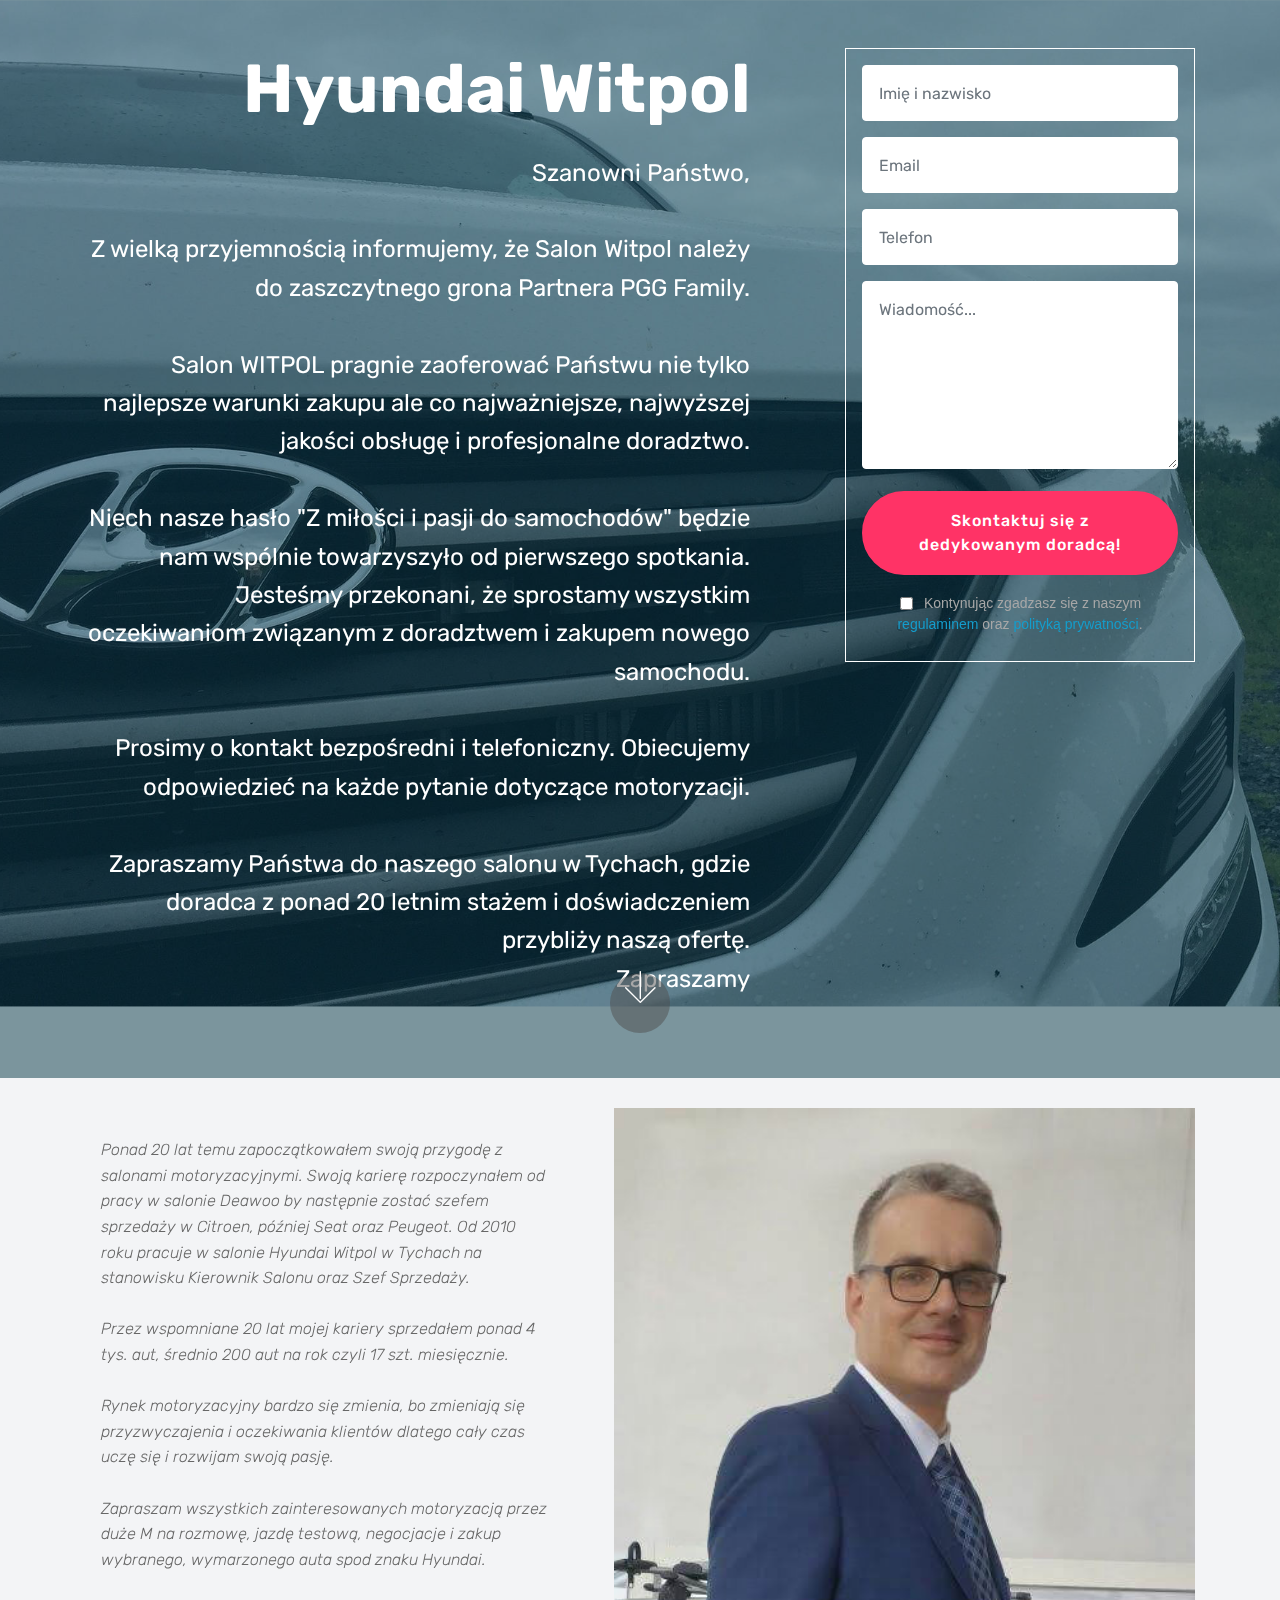
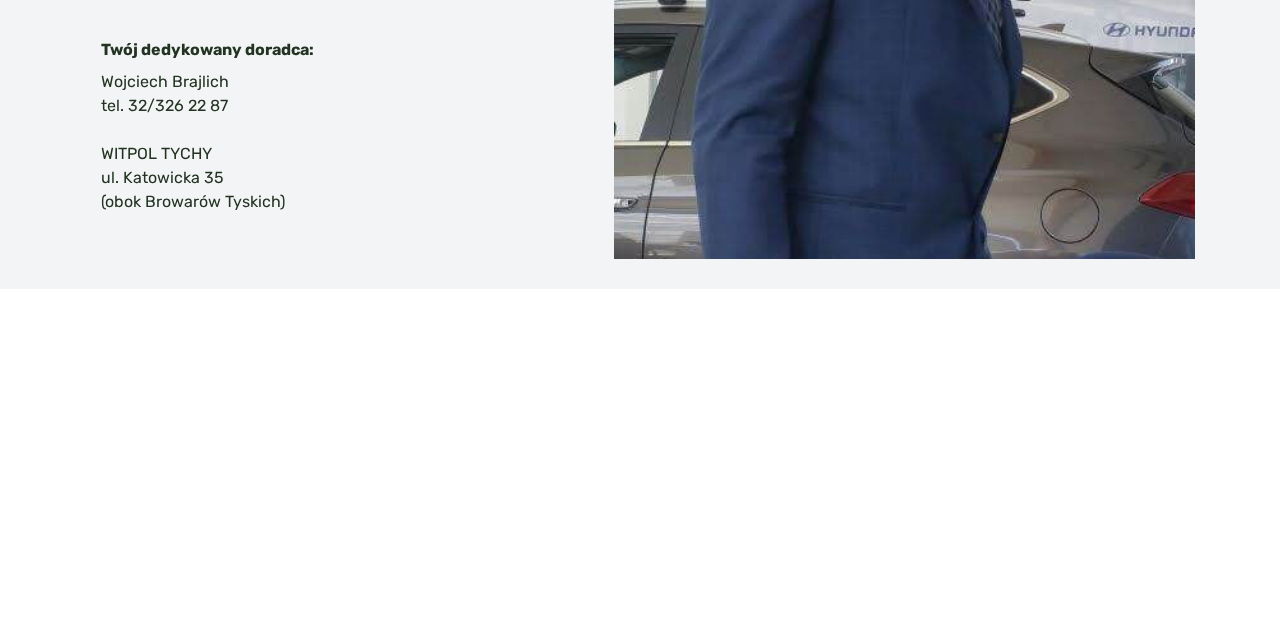
==== commit db0daed9: "create github pages" ====
--- a/index.html
+++ b/index.html
@@ -54,7 +54,7 @@
                 <div class="form-container">
                     <div class="media-container-column" data-form-type="formoid">
                         <!---Formbuilder Form--->
-                        <form action="https://mobirise.com/" method="POST" class="mbr-form form-with-styler" data-form-title="Mobirise Form"><input type="hidden" name="email" data-form-email="true" value="JSWSKA9V42xZ7bJw1HbPS705Aedkt7QoVwzN0rn3hc9I05cxiiX/6IdHpHlohj4CIgkQhVHhgLQG2zamxzdI1FDctrNaDdABCwqC3o+jBpU/uhBsyZ924qk4SgwsUj/t">
+                        <form action="https://mobirise.com/" method="POST" class="mbr-form form-with-styler" data-form-title="Mobirise Form"><input type="hidden" name="email" data-form-email="true" value="BGUEmZ0DI/typZLaNA9pfjw1vmBN68L396A+BnM0P5uF6F3SL9iilNh5oJ9PCvdTR4JeRsYCH7oYA7uQX0yOGdELXTjsnPu+hXuEQaHpES3tNnxVsVSYX7C8SQDk266c">
                             <div class="row">
                                 <div hidden="hidden" data-form-alert="" class="alert alert-success col-12">Dziękujemy za wypełnienie formularza!</div>
                                 <div hidden="hidden" data-form-alert-danger="" class="alert alert-danger col-12">
@@ -88,7 +88,7 @@
     </div>
 </section>
 
-<section class="engine"><a href="https://mobirise.info/w">html5 templates</a></section><section class="testimonials3 cid-rotZhCdqH4" id="testimonials3-8">
+<section class="engine"><a href="https://mobirise.info">Mobirise</a></section><section class="testimonials3 cid-rotZhCdqH4" id="testimonials3-8">
 
     
 
@@ -138,10 +138,43 @@
             <div class="col-12 col-md-3 mbr-fonts-style display-7">
                 <h5 class="pb-3">
                     Nasza strona</h5>
-                <p class="mbr-text"><a href="https://witpol-auto.pl">witpol-auto.pl</a></p>
+                <p class="mbr-text"><a href="http://witpol-auto.pl" target="_blank">witpol-auto.pl</a></p>
             </div>
         </div>
-        
+        <div class="footer-lower">
+            <div class="media-container-row">
+                <div class="col-sm-12">
+                    <hr>
+                </div>
+            </div>
+            <div class="media-container-row mbr-white">
+                <div class="col-sm-6 copyright">
+                    <p class="mbr-text mbr-fonts-style display-7">&nbsp;</p>
+                </div>
+                <div class="col-md-6">
+                    <div class="social-list align-right">
+                        <div class="soc-item">
+                            <a href="https://twitter.com/mobirise" target="_blank">
+                                <span class="mbr-iconfont mbr-iconfont-social mbri-shopping-basket" style="color: rgb(204, 204, 204); fill: rgb(204, 204, 204);"></span>
+                            </a>
+                        </div>
+                        <div class="soc-item">
+                            <a href="https://www.facebook.com/pages/Mobirise/1616226671953247" target="_blank">
+                                <span class="socicon-facebook socicon mbr-iconfont mbr-iconfont-social"></span>
+                            </a>
+                        </div>
+                        <div class="soc-item">
+                            <a href="https://www.youtube.com/c/mobirise" target="_blank">
+                                <span class="mbr-iconfont mbr-iconfont-social socicon-instagram socicon"></span>
+                            </a>
+                        </div>
+                        
+                        
+                        
+                    </div>
+                </div>
+            </div>
+        </div>
     </div>
 </section>
 
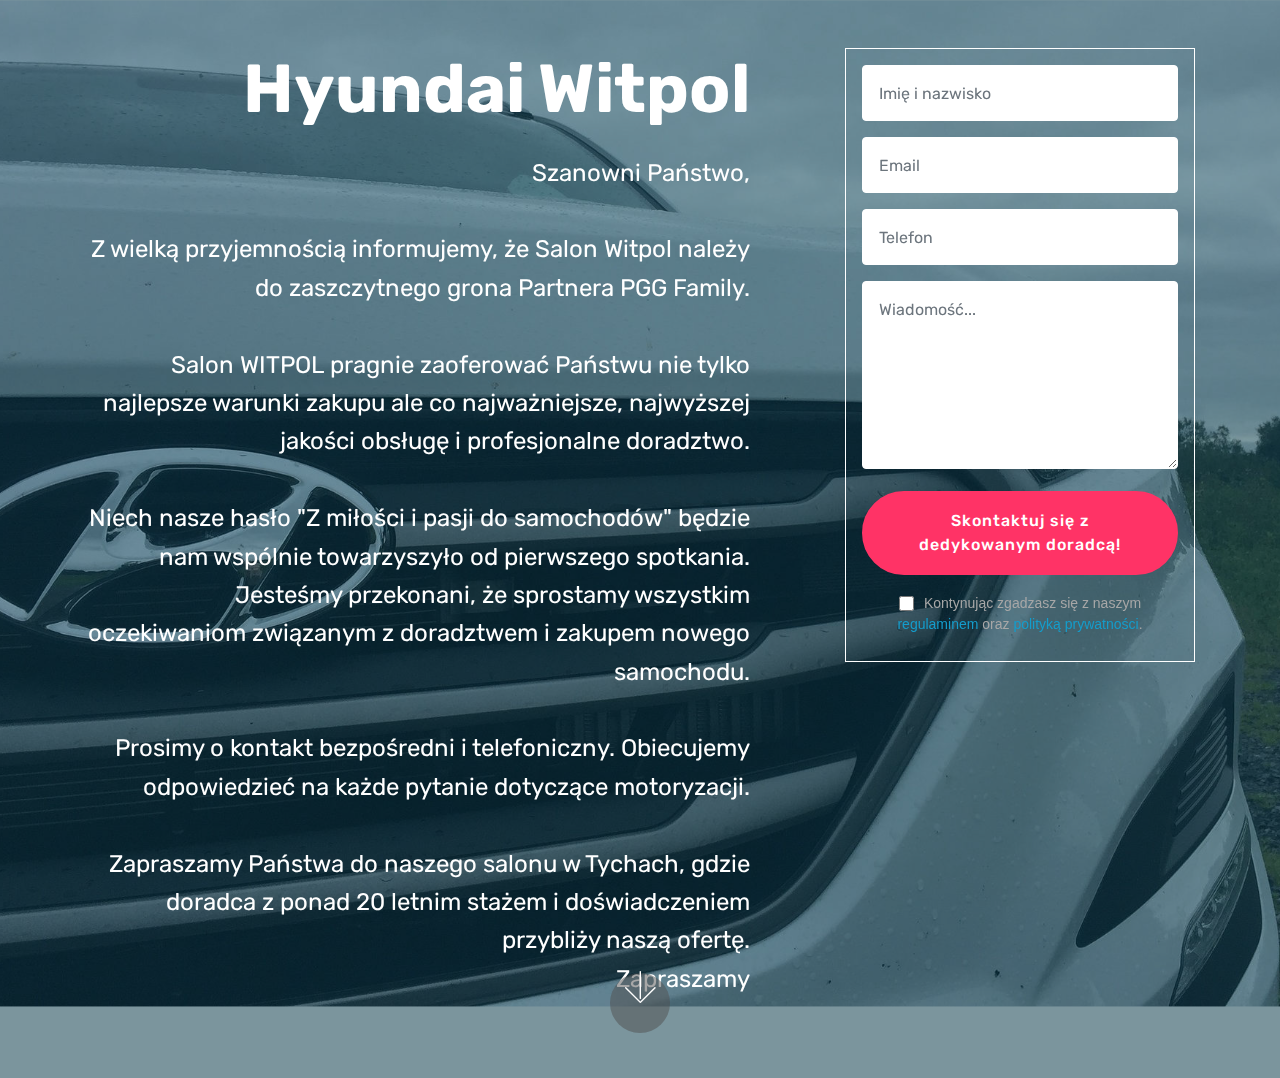
==== commit a100cdaf: "create github pages" ====
--- a/index.html
+++ b/index.html
@@ -54,7 +54,7 @@
                 <div class="form-container">
                     <div class="media-container-column" data-form-type="formoid">
                         <!---Formbuilder Form--->
-                        <form action="https://mobirise.com/" method="POST" class="mbr-form form-with-styler" data-form-title="Mobirise Form"><input type="hidden" name="email" data-form-email="true" value="BGUEmZ0DI/typZLaNA9pfjw1vmBN68L396A+BnM0P5uF6F3SL9iilNh5oJ9PCvdTR4JeRsYCH7oYA7uQX0yOGdELXTjsnPu+hXuEQaHpES3tNnxVsVSYX7C8SQDk266c">
+                        <form action="https://mobirise.com/" method="POST" class="mbr-form form-with-styler" data-form-title="Mobirise Form"><input type="hidden" name="email" data-form-email="true" value="6d+DoRzkMbhjYN/E8MRzoqvyKHXwkqpaZ18bIi5iXIYwde1HGirK4TAKE5UOEHD/lSC/ze6NUe1TtBGyHxG6xTtd6Jkljf3V7cSqKTNjfq9ud8gcAePi5c2URpUcAbeF">
                             <div class="row">
                                 <div hidden="hidden" data-form-alert="" class="alert alert-success col-12">Dziękujemy za wypełnienie formularza!</div>
                                 <div hidden="hidden" data-form-alert-danger="" class="alert alert-danger col-12">
@@ -88,29 +88,7 @@
     </div>
 </section>
 
-<section class="engine"><a href="https://mobirise.info">Mobirise</a></section><section class="testimonials3 cid-rotZhCdqH4" id="testimonials3-8">
-
-    
-
-    
-
-    <div class="container">
-        <div class="media-container-row">
-            <div class="media-content px-3 align-self-center mbr-white py-2">
-                <p class="mbr-text testimonial-text mbr-fonts-style display-7">Ponad 20 lat temu zapoczątkowałem swoją przygodę z salonami motoryzacyjnymi. Swoją karierę rozpoczynałem od pracy w salonie Deawoo by następnie zostać szefem sprzedaży w Citroen, później Seat oraz Peugeot. Od 2010 roku pracuje w salonie Hyundai Witpol w Tychach na stanowisku Kierownik Salonu oraz Szef Sprzedaży.<br><br>Przez wspomniane 20 lat mojej kariery sprzedałem ponad 4 tys. aut, średnio 200 aut na rok czyli 17 szt. miesięcznie.<br><br>Rynek motoryzacyjny bardzo się zmienia, bo zmieniają się przyzwyczajenia i oczekiwania klientów dlatego cały czas uczę się i rozwijam swoją pasję.<br><br>Zapraszam wszystkich zainteresowanych motoryzacją przez duże M na rozmowę, jazdę testową, negocjacje i zakup wybranego, wymarzonego auta spod znaku Hyundai.<br><br></p>
-                <p class="mbr-author-name pt-4 mb-2 mbr-fonts-style display-7">
-                   Twój dedykowany doradca:</p>
-                <p class="mbr-author-desc mbr-fonts-style display-7">Wojciech Brajlich<br>tel. 32/326 22 87<br><br>WITPOL TYCHY<br>ul. Katowicka 35<br>(obok Browarów Tyskich)</p>
-            </div>
-
-            <div class="mbr-figure pl-lg-5" style="width: 130%;">
-              <img src="assets/images/wojtek1-455x588.jpg" alt="" title="">
-            </div>
-        </div>
-    </div>
-</section>
-
-<section class="cid-rnKf79KWZO mbr-reveal" id="footer1-5">
+<section class="engine"><a href="https://mobirise.info/x">css templates</a></section><section class="cid-rnKf79KWZO mbr-reveal" id="footer1-5">
 
     
 
@@ -131,9 +109,8 @@
                 <p class="mbr-text">Salon Hyundai Witpol<br>Tychy, Katowicka 35&nbsp;<br>(Obok browarów Tyskich)</p>
             </div>
             <div class="col-12 col-md-3 mbr-fonts-style display-7">
-                <h5 class="pb-3">
-                    Twój doradca</h5>
-                <p class="mbr-text">Wojciech Brajlich<br>tel. 32/326 22 87<br>wojtek.witpol@witpolauto.pl</p>
+                <h5 class="pb-3">&nbsp;Adres</h5>
+                <p class="mbr-text">Salon Hyundai Witpol<br>Studzienice k.Pszczyny<br>ul. Jaskółek 21</p>
             </div>
             <div class="col-12 col-md-3 mbr-fonts-style display-7">
                 <h5 class="pb-3">
@@ -154,17 +131,17 @@
                 <div class="col-md-6">
                     <div class="social-list align-right">
                         <div class="soc-item">
-                            <a href="https://twitter.com/mobirise" target="_blank">
+                            <a href="https://witpolhyundai.otomoto.pl/" target="_blank">
                                 <span class="mbr-iconfont mbr-iconfont-social mbri-shopping-basket" style="color: rgb(204, 204, 204); fill: rgb(204, 204, 204);"></span>
                             </a>
                         </div>
                         <div class="soc-item">
-                            <a href="https://www.facebook.com/pages/Mobirise/1616226671953247" target="_blank">
-                                <span class="socicon-facebook socicon mbr-iconfont mbr-iconfont-social"></span>
+                            <a href="https://www.facebook.com/witpolautopl/" target="_blank">
+                                <span class="mbr-iconfont mbr-iconfont-social socicon-facebook socicon"></span>
                             </a>
                         </div>
                         <div class="soc-item">
-                            <a href="https://www.youtube.com/c/mobirise" target="_blank">
+                            <a href="https://www.instagram.com/hyundai_witpol_tychy/" target="_blank">
                                 <span class="mbr-iconfont mbr-iconfont-social socicon-instagram socicon"></span>
                             </a>
                         </div>
--- a/assets/gdpr-plugin/gdpr-styles.css
+++ b/assets/gdpr-plugin/gdpr-styles.css
@@ -1,5 +1,5 @@
 .gdpr-block {
-    padding: 10px 0;
+    padding: 10px;
     font-size: 14px;
     display: block;
     text-align: center;
@@ -9,7 +9,9 @@
 }
 .gdpr-block label input {
     width: 15px;
+    height: 15px;
     margin-right: 10px;
+    margin-bottom: 0!important;
     vertical-align: middle;
 }
 .gdpr-block label {
--- a/assets/mobirise/css/mbr-additional.css
+++ b/assets/mobirise/css/mbr-additional.css
@@ -1418,31 +1418,6 @@
     padding-right: 5rem;
   }
 }
-.cid-rotZhCdqH4 {
-  padding-top: 30px;
-  padding-bottom: 30px;
-  background-color: #f3f4f6;
-}
-.cid-rotZhCdqH4 .testimonial-text {
-  font-style: italic;
-  color: #676767;
-  font-weight: 300;
-}
-.cid-rotZhCdqH4 .mbr-author-name {
-  font-weight: bold;
-  color: #232;
-}
-.cid-rotZhCdqH4 .mbr-author-desc {
-  color: #232;
-}
-@media (max-width: 991px) {
-  .cid-rotZhCdqH4 .mbr-figure,
-  .cid-rotZhCdqH4 img {
-    max-height: 300px;
-    width: auto;
-    margin: auto;
-  }
-}
 .cid-rnKf79KWZO {
   padding-top: 60px;
   padding-bottom: 60px;
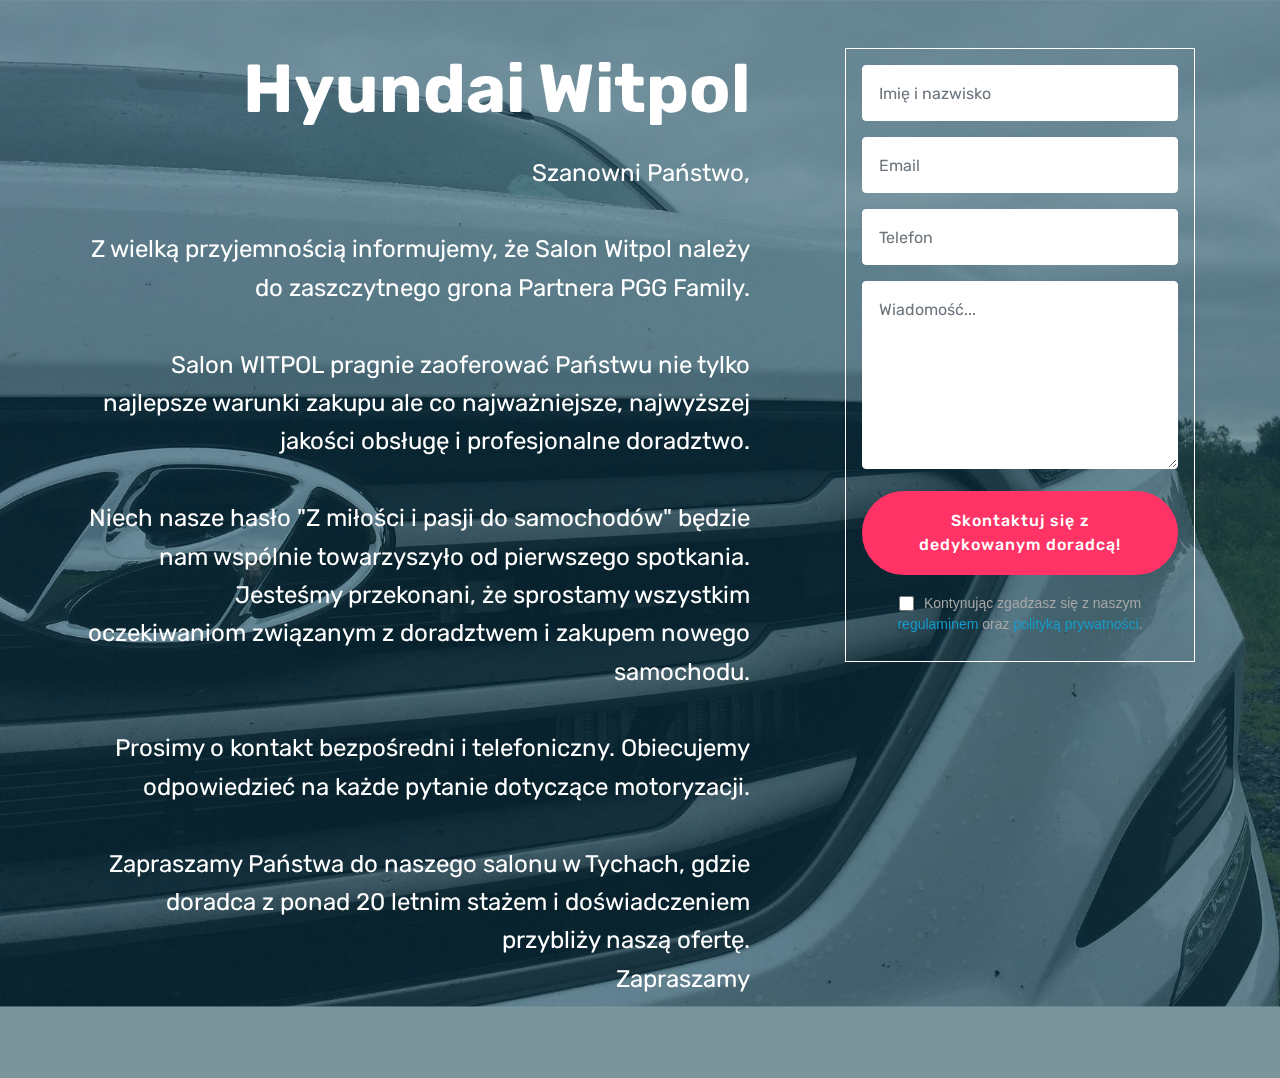
==== commit 3319cf95: "create github pages" ====
--- a/index.html
+++ b/index.html
@@ -54,7 +54,7 @@
                 <div class="form-container">
                     <div class="media-container-column" data-form-type="formoid">
                         <!---Formbuilder Form--->
-                        <form action="https://mobirise.com/" method="POST" class="mbr-form form-with-styler" data-form-title="Mobirise Form"><input type="hidden" name="email" data-form-email="true" value="6d+DoRzkMbhjYN/E8MRzoqvyKHXwkqpaZ18bIi5iXIYwde1HGirK4TAKE5UOEHD/lSC/ze6NUe1TtBGyHxG6xTtd6Jkljf3V7cSqKTNjfq9ud8gcAePi5c2URpUcAbeF">
+                        <form action="https://mobirise.com/" method="POST" class="mbr-form form-with-styler" data-form-title="Mobirise Form"><input type="hidden" name="email" data-form-email="true" value="o9EmDg2UJpbfmjg3b0hrIo4hLMrC7BCRTRwGqUNpl6+9OzbmFFMhbxTW2Be7QAk+w64jd1DbwaKrbhkMdOkgTEF6CEX5P6wVNOJMP68amNp5rbACrJjtPtSajsPrVGgA">
                             <div class="row">
                                 <div hidden="hidden" data-form-alert="" class="alert alert-success col-12">Dziękujemy za wypełnienie formularza!</div>
                                 <div hidden="hidden" data-form-alert-danger="" class="alert alert-danger col-12">
@@ -81,14 +81,10 @@
             </div>
         </div>
     </div>
-    <div class="mbr-arrow hidden-sm-down" aria-hidden="true">
-        <a href="#next">
-            <i class="mbri-down mbr-iconfont"></i>
-        </a>
-    </div>
+    
 </section>
 
-<section class="engine"><a href="https://mobirise.info/x">css templates</a></section><section class="cid-rnKf79KWZO mbr-reveal" id="footer1-5">
+<section class="engine"><a href="https://mobirise.info/k">develop own website</a></section><section class="cid-rnKf79KWZO mbr-reveal" id="footer1-5">
 
     
 
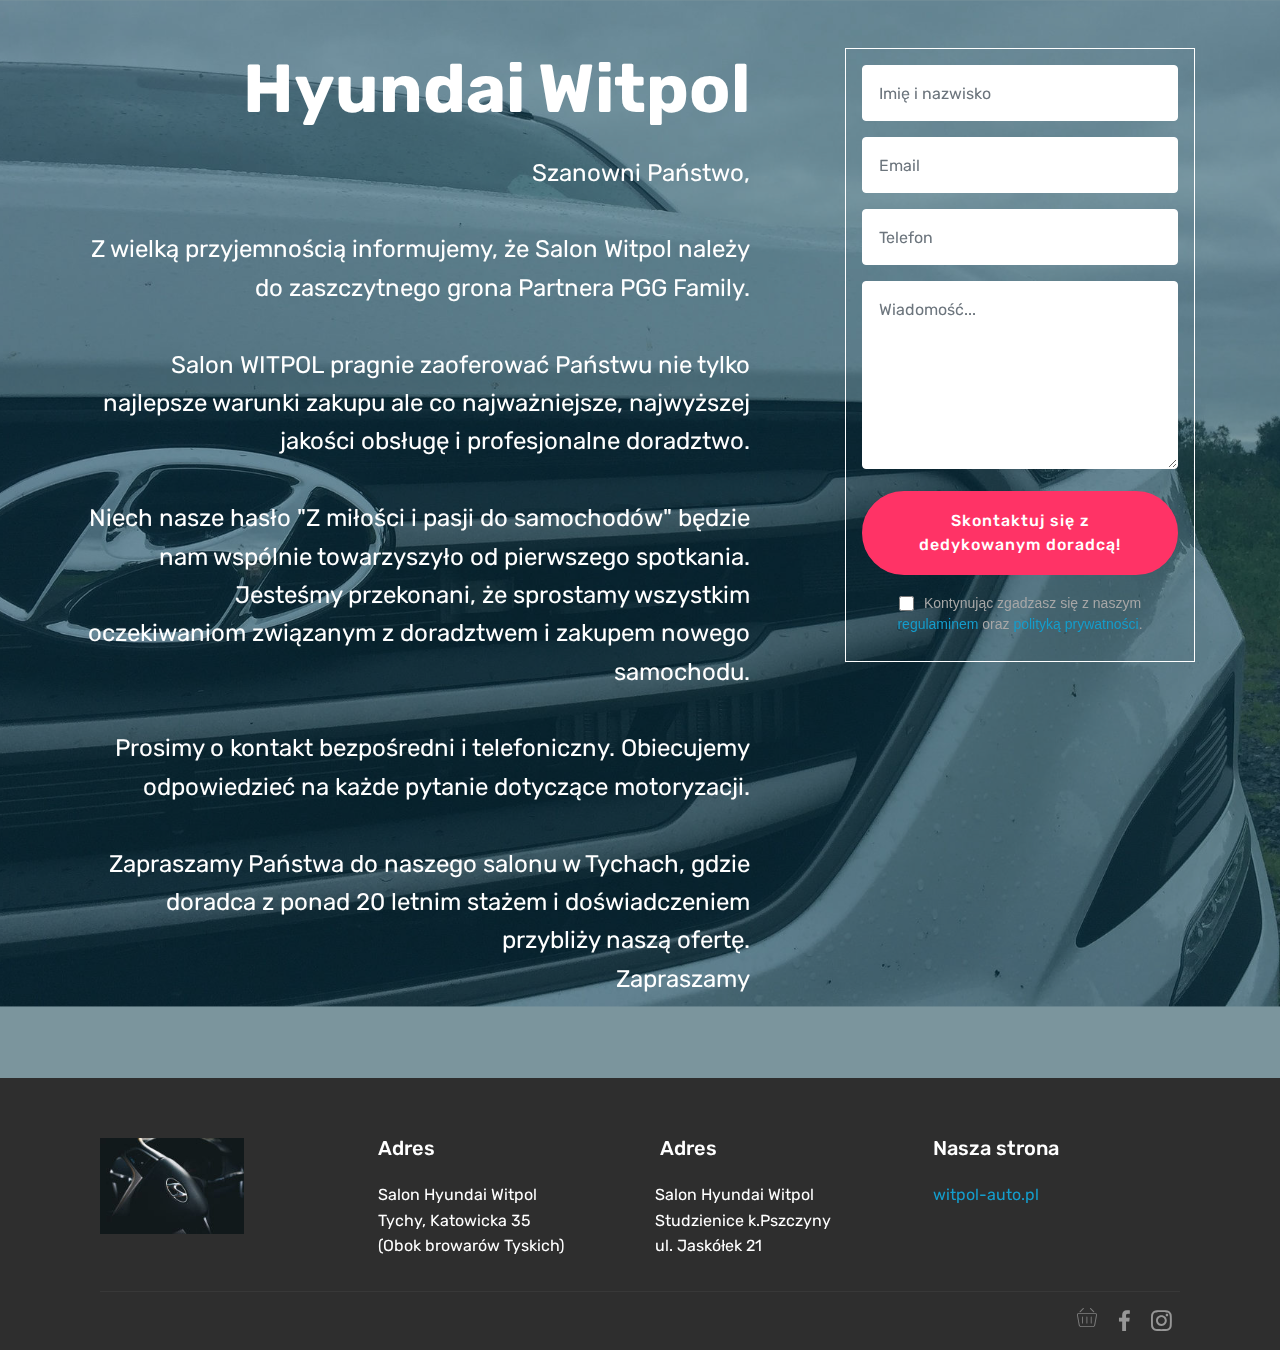
==== commit 49cd1f07: "create github pages" ====
--- a/index.html
+++ b/index.html
@@ -54,7 +54,7 @@
                 <div class="form-container">
                     <div class="media-container-column" data-form-type="formoid">
                         <!---Formbuilder Form--->
-                        <form action="https://mobirise.com/" method="POST" class="mbr-form form-with-styler" data-form-title="Mobirise Form"><input type="hidden" name="email" data-form-email="true" value="o9EmDg2UJpbfmjg3b0hrIo4hLMrC7BCRTRwGqUNpl6+9OzbmFFMhbxTW2Be7QAk+w64jd1DbwaKrbhkMdOkgTEF6CEX5P6wVNOJMP68amNp5rbACrJjtPtSajsPrVGgA">
+                        <form action="https://mobirise.com/" method="POST" class="mbr-form form-with-styler" data-form-title="Mobirise Form"><input type="hidden" name="email" data-form-email="true" value="aihbuS//x9OAkH6HGSbONknWkW5NeL6ljQ8cu7undaJhAXBP2Csed9US/ld7CWYhqAlZO8hJU7s1RLI7Pkw+ZIq1bOd28HRzXH1hnEluml/T+PUuwOzz0lQyrU5zRsUi">
                             <div class="row">
                                 <div hidden="hidden" data-form-alert="" class="alert alert-success col-12">Dziękujemy za wypełnienie formularza!</div>
                                 <div hidden="hidden" data-form-alert-danger="" class="alert alert-danger col-12">
@@ -84,7 +84,7 @@
     
 </section>
 
-<section class="engine"><a href="https://mobirise.info/k">develop own website</a></section><section class="cid-rnKf79KWZO mbr-reveal" id="footer1-5">
+<section class="engine"><a href="https://mobirise.info/f">easy website maker</a></section><section class="cid-rnKf79KWZO" id="footer1-5">
 
     
 
--- a/assets/mobirise/css/mbr-additional.css
+++ b/assets/mobirise/css/mbr-additional.css
@@ -1420,7 +1420,7 @@
 }
 .cid-rnKf79KWZO {
   padding-top: 60px;
-  padding-bottom: 60px;
+  padding-bottom: 0px;
   background-color: #2e2e2e;
 }
 @media (max-width: 767px) {
